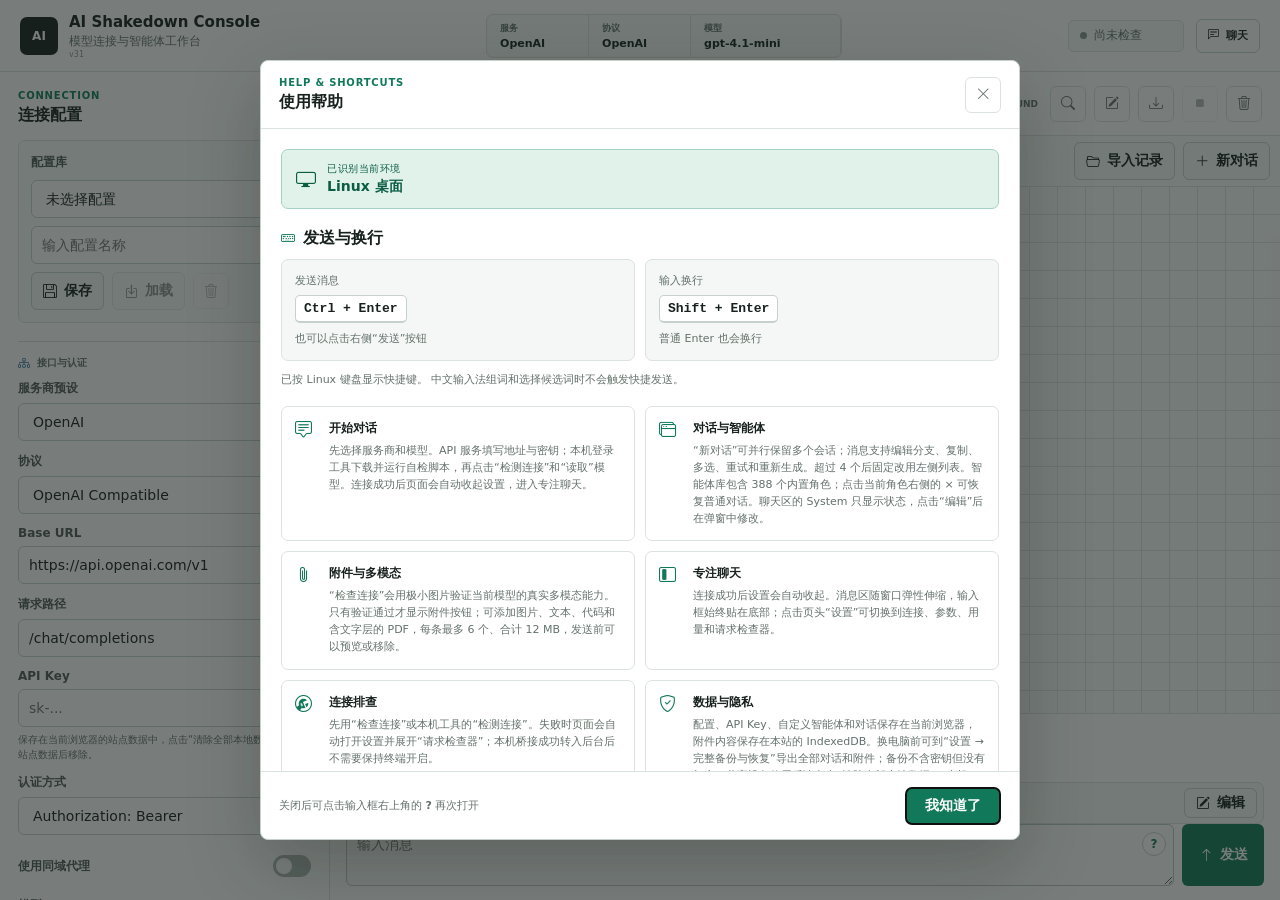
==== index.html @ 55c4baf9 "Release v31 Android and chat improvements" ====
<!DOCTYPE html>
<html lang="zh-CN">
<head>
    <meta charset="UTF-8">
    <meta name="viewport" content="width=device-width, initial-scale=1.0, viewport-fit=cover">
    <meta name="color-scheme" content="light">
    <meta name="theme-color" content="#18201d">
    <meta name="application-name" content="AI Shakedown Console">
    <meta name="apple-mobile-web-app-capable" content="yes">
    <meta name="apple-mobile-web-app-status-bar-style" content="black-translucent">
    <meta name="apple-mobile-web-app-title" content="AI Shakedown">
    <meta name="description" content="多协议 AI 模型连接、本机登录工具与智能体对话工作台">
    <title>AI Shakedown Console</title>
    <link rel="manifest" href="assets/manifest.webmanifest?v=31">
    <link rel="icon" type="image/svg+xml" href="assets/favicon.svg?v=31">
    <link rel="apple-touch-icon" href="assets/apple-touch-icon.png?v=31">
    <link rel="stylesheet" href="vendor/bootstrap-icons/bootstrap-icons.min.css?v=1.11.3">
    <link rel="stylesheet" href="style.css?v=31-r1">
</head>
<body>
    <header class="app-header">
        <div class="brand-block">
            <div class="brand-mark" aria-hidden="true">AI</div>
            <div>
                <h1>AI Shakedown Console</h1>
                <p>模型连接与智能体工作台</p>
                <small class="build-version" title="当前部署版本">v31</small>
            </div>
        </div>
        <div class="runtime-context" aria-label="当前运行上下文">
            <div class="context-item">
                <span>服务</span>
                <strong id="context-provider">OpenAI</strong>
            </div>
            <div class="context-item">
                <span>协议</span>
                <strong id="context-protocol">OpenAI</strong>
            </div>
            <div class="context-item context-model">
                <span>模型</span>
                <strong id="context-model">gpt-4.1-mini</strong>
            </div>
            <div class="context-item context-agent" id="context-agent-item" hidden>
                <span>角色</span>
                <strong id="context-agent">未启用</strong>
            </div>
        </div>
        <div class="header-actions">
            <div class="connection-state" id="connection-state" data-state="idle">
                <span class="status-dot"></span>
                <span id="connection-state-text">尚未检查</span>
                <span id="latency-text"></span>
            </div>
            <button class="workspace-toggle-button" id="settings-toggle" type="button" title="切换工作区" aria-label="切换到专注聊天" aria-expanded="true">
                <i class="bi bi-chat-left-text" id="settings-toggle-icon"></i>
                <span id="settings-toggle-label">聊天</span>
            </button>
        </div>
    </header>

    <main class="workspace">
        <aside class="workspace-sidebar" id="workspace-sidebar" aria-label="侧边工作区">
            <nav class="workspace-sidebar-switcher" aria-label="侧边区域切换">
                <button id="sidebar-conversations-button" type="button"><i class="bi bi-chat-square-text"></i><span>对话</span></button>
                <button id="sidebar-settings-button" type="button" class="active"><i class="bi bi-sliders"></i><span>设置</span></button>
            </nav>
            <section class="conversation-sidebar" id="conversation-sidebar" aria-label="对话列表">
                <div class="conversation-sidebar-heading">
                    <div>
                        <span class="eyebrow">CONVERSATIONS</span>
                        <h2>全部对话</h2>
                    </div>
                    <span class="conversation-sidebar-count" id="conversation-sidebar-count">0</span>
                </div>
                <p class="conversation-sidebar-note"><i class="bi bi-pin-angle-fill"></i>对话超过 4 个后固定使用左侧列表，以后打开仍保持此布局。</p>
                <div class="conversation-sidebar-list" id="conversation-sidebar-list" role="tablist" aria-label="左侧对话列表"></div>
                <div class="conversation-sidebar-actions">
                    <button class="secondary-button" id="sidebar-import-conversations" type="button"><i class="bi bi-folder2-open"></i><span>导入记录</span></button>
                    <button class="primary-button" id="sidebar-new-conversation" type="button"><i class="bi bi-plus-lg"></i><span>新对话</span></button>
                </div>
            </section>
            <section class="settings-panel" id="settings-panel" aria-label="连接和模型设置">
            <div class="panel-heading">
                <div>
                    <span class="eyebrow">CONNECTION</span>
                    <h2>连接配置</h2>
                </div>
                <button class="icon-button" id="settings-close" type="button" title="返回专注聊天" aria-label="关闭设置并返回专注聊天">
                    <i class="bi bi-x-lg"></i>
                </button>
            </div>

            <section class="saved-library" aria-label="已保存的连接配置">
                <div class="library-title-row">
                    <span>配置库</span>
                    <button class="text-button" id="profile-new" type="button">新建</button>
                </div>
                <select id="profile-select" aria-label="选择已保存配置">
                    <option value="">未选择配置</option>
                </select>
                <input id="profile-name" type="text" maxlength="40" autocomplete="off" placeholder="输入配置名称">
                <div class="library-actions">
                    <button class="secondary-button compact" id="profile-save" type="button">
                        <i class="bi bi-floppy"></i><span>保存</span>
                    </button>
                    <button class="secondary-button compact" id="profile-load" type="button">
                        <i class="bi bi-box-arrow-in-down"></i><span>加载</span>
                    </button>
                    <button class="icon-button" id="profile-delete" type="button" title="删除配置" aria-label="删除配置" disabled>
                        <i class="bi bi-trash3"></i>
                    </button>
                </div>
            </section>

            <div class="section-label"><i class="bi bi-diagram-3"></i><span>接口与认证</span></div>
            <div class="form-stack connection-fields">
                <label class="field">
                    <span>服务商预设</span>
                    <select id="provider-select"></select>
                </label>

                <section class="local-codex-setup" id="local-codex-setup" aria-label="本地 AI 工具连接" hidden>
                    <div class="local-codex-heading">
                        <div>
                            <strong id="local-tool-title">本机 AI 工具</strong>
                            <small>Beta · 复用本机登录</small>
                        </div>
                        <span class="local-codex-state" id="local-codex-status" data-state="idle">尚未连接</span>
                    </div>
                    <p id="local-tool-description">下载并运行适合当前系统的启动脚本。脚本只在 <code>127.0.0.1</code> 启动受随机令牌保护的桥接服务，不会把本地 AI 工具凭据交给网页。</p>
                    <section class="local-codex-compatibility" id="local-codex-compatibility" aria-label="Safari 本机连接兼容性" hidden>
                        <i class="bi bi-exclamation-triangle" aria-hidden="true"></i>
                        <div>
                            <strong>Safari 暂不支持本机连接</strong>
                            <small>Safari / Safari Web App 会阻止线上 HTTPS 页面访问 <code>127.0.0.1</code>。请复制网址，在 Edge 或 Chrome 的普通标签页中连接本机 CLI；Safari Web App 仍可使用云端 API。</small>
                        </div>
                        <button class="secondary-button compact" id="local-codex-copy-supported-url" type="button">
                            <i class="bi bi-copy"></i><span>复制网址</span>
                        </button>
                    </section>
                    <label class="toggle-row local-codex-history-option" id="local-codex-history-option" hidden>
                        <span>
                            <strong>同时保存到 Codex</strong>
                            <small>默认关闭：网页使用临时任务，只在本页保存对话；开启后，新消息也会出现在 Codex 最近任务中。</small>
                        </span>
                        <input id="local-codex-history-toggle" type="checkbox">
                        <span class="toggle-control" aria-hidden="true"></span>
                    </label>
                    <label class="field compact-field" for="local-codex-platform">
                        <span>检测到的系统</span>
                        <select id="local-codex-platform">
                            <option value="macos">macOS</option>
                            <option value="windows">Windows</option>
                            <option value="linux">Linux</option>
                        </select>
                    </label>
                    <div class="local-codex-actions">
                        <button class="primary-button" id="local-codex-download" type="button">
                            <i class="bi bi-download"></i><span>下载自检启动脚本</span>
                        </button>
                        <button class="secondary-button" id="local-codex-check" type="button">
                            <i class="bi bi-plug"></i><span>检测连接</span>
                        </button>
                        <button class="secondary-button" id="local-codex-stop" type="button" disabled>
                            <i class="bi bi-stop-circle"></i><span>停止后台连接</span>
                        </button>
                    </div>
                    <div class="local-codex-command">
                        <div>
                            <span>下载后运行</span>
                            <button class="text-button" id="local-codex-copy-command" type="button">复制命令</button>
                        </div>
                        <code id="local-codex-command"></code>
                    </div>
                    <small class="local-codex-note" id="local-tool-note">脚本会检查 Node.js、对应 CLI 和登录状态；新版启动器会停止同工具的旧桥接，端口冲突时自动换用空闲端口，并由当前应用自动连接。</small>
                    <details class="local-codex-guide" id="local-codex-guide">
                        <summary>macOS 安装、运行与更新教程</summary>
                        <ol>
                            <li><strong>准备环境：</strong>先安装并登录所选 CLI。Codex 可按 <a href="https://developers.openai.com/codex/cli/" target="_blank" rel="noopener noreferrer">OpenAI 官方 Codex CLI 教程</a>安装，运行 <code>codex</code> 完成登录。启动器会优先使用系统 Node.js 18+，也会自动查找 Codex 桌面版自带的 Node。</li>
                            <li><strong>下载脚本：</strong>点击“下载自检启动脚本”。下载文件名保持固定，不再显示网页版本号；重复下载若出现 <code>(1)</code>，可使用拖入终端的方法运行。</li>
                            <li><strong>在终端运行：</strong>复制上面的完整命令，打开“终端”，按 <code>⌘ + V</code> 粘贴，再按 <code>Enter</code>。请不要双击 <code>.command</code>；通过 <code>bash</code> 运行不需要修改文件执行权限。</li>
                            <li><strong>找不到下载文件：</strong>在终端输入 <code>bash</code> 和一个空格，把刚下载的文件从“访达 → 下载”拖进终端，再按 <code>Enter</code>。此方法也适用于文件名带 <code>(1)</code> 或空格的情况。</li>
                            <li><strong>允许访问下载目录：</strong>若 macOS 询问权限，只需允许“终端”访问“下载”文件夹；不需要开启完整磁盘访问。</li>
                            <li><strong>连接与端口：</strong>脚本自检通过后会把桥接转入后台，当前 PWA 自动发现实际端口并连接，不会再弹出重复网页窗口。只有应用已关闭时，脚本才会尝试唤起已安装的 PWA；找不到 PWA 时才回退到默认浏览器。</li>
                            <li><strong>停止或升级：</strong>网页点击“停止后台连接”即可停止；升级时直接运行新下载的脚本，旧桥接会自动退出并被新版替换。</li>
                        </ol>
                        <p>启动器只做检查和连接，不会静默安装软件。缺少环境时会显示具体缺少项和安装入口。</p>
                    </details>
                    <details class="local-codex-guide" id="local-codex-windows-guide" hidden>
                        <summary>Windows 安装、运行与排错教程</summary>
                        <ol>
                            <li><strong>准备环境：</strong>先安装并登录所选 CLI。启动器会检查 Node.js 18+、CLI 命令和登录状态，不会静默安装软件。</li>
                            <li><strong>下载启动器：</strong>点击“下载自检启动脚本”，浏览器会保存一个固定名称的 <code>.cmd</code> 文件。</li>
                            <li><strong>直接打开：</strong>从 Edge 或 Chrome 的下载列表打开刚下载的文件，也可以在资源管理器中双击。启动器使用自身实际位置，因此下载目录改到其他磁盘、OneDrive、中文或带空格目录也能运行；文件名带 <code>(1)</code> 也不受影响。</li>
                            <li><strong>PowerShell 范围：</strong><code>.cmd</code> 会用系统自带的 <code>powershell.exe -NoProfile -ExecutionPolicy Bypass</code> 运行内置自检逻辑。Bypass 只作用于这一次子进程，不会永久修改系统执行策略。</li>
                            <li><strong>等待连接：</strong>自检通过后，本页会自动发现实际端口并连接。窗口会显示后台 PID、端口和日志位置，随后自动关闭。</li>
                            <li><strong>失败处理：</strong>窗口会停留并显示错误。请保留完整错误文本；若电脑由单位管理并被 AppLocker、WDAC 或安全软件阻止，不要降低系统安全设置，应把文件和错误交给管理员审核。</li>
                            <li><strong>停止或升级：</strong>网页点击“停止后台连接”即可停止；升级时直接运行新下载的启动器，旧桥接会由新版安全替换。</li>
                        </ol>
                        <p>启动器内附的 PowerShell 载荷是明文，可右键选择“编辑”后审查；它只监听 <code>127.0.0.1</code>，配对令牌只保存在当前浏览器会话中。</p>
                    </details>
                </section>

                <label class="field">
                    <span>协议</span>
                    <select id="protocol-select">
                        <option value="openai">OpenAI Compatible</option>
                        <option value="anthropic">Anthropic Messages</option>
                        <option value="gemini">Google Gemini</option>
                        <option value="codex">Codex App Server</option>
                        <option value="local-cli">Local CLI Bridge</option>
                    </select>
                </label>

                <label class="field">
                    <span>Base URL</span>
                    <input id="base-url" type="url" spellcheck="false" autocomplete="off">
                </label>

                <label class="field">
                    <span>请求路径</span>
                    <input id="chat-path" type="text" spellcheck="false" autocomplete="off">
                </label>

                <label class="field">
                    <span>API Key</span>
                    <div class="input-with-action">
                        <input id="api-key" type="password" placeholder="sk-..." spellcheck="false" autocomplete="off">
                        <button class="field-icon-button" id="key-visibility" type="button" title="显示或隐藏 API Key" aria-label="显示 API Key">
                            <i class="bi bi-eye"></i>
                        </button>
                    </div>
                    <small class="field-hint">保存在当前浏览器的站点数据中，点击“清除全部本地数据”或清除站点数据后移除。</small>
                </label>

                <label class="field">
                    <span>认证方式</span>
                    <select id="auth-mode">
                        <option value="bearer">Authorization: Bearer</option>
                        <option value="x-api-key">x-api-key</option>
                        <option value="api-key">api-key</option>
                        <option value="query">Query: key</option>
                        <option value="none">无认证</option>
                    </select>
                </label>

                <label class="toggle-row" title="通过当前网站的 Worker 或本地代理转发请求，解决浏览器跨域限制">
                    <span>使用同域代理</span>
                    <input id="proxy-toggle" type="checkbox">
                    <span class="toggle-control" aria-hidden="true"></span>
                </label>

                <div class="field">
                    <label for="model-select">模型</label>
                    <div class="input-with-button">
                        <select id="model-select" aria-label="模型列表"></select>
                        <button class="secondary-button compact" id="load-models" type="button" title="从服务端读取模型">
                            <i class="bi bi-arrow-repeat"></i>
                            <span>读取</span>
                        </button>
                    </div>
                    <input id="model-input" type="text" spellcheck="false" autocomplete="off" placeholder="输入自定义模型名称" hidden>
                    <label class="field reasoning-field" for="reasoning-effort">
                        <span>思考强度</span>
                        <select id="reasoning-effort" title="仅 OpenAI Compatible 协议会发送 reasoning_effort">
                            <option value="">自动</option>
                            <option value="none">无</option>
                            <option value="minimal">最低</option>
                            <option value="low">低</option>
                            <option value="medium">中</option>
                            <option value="high">高</option>
                            <option value="xhigh">很高</option>
                            <option value="max">最高</option>
                            <option value="ultra">极限</option>
                        </select>
                    </label>
                </div>

                <details class="advanced-settings">
                    <summary>高级连接设置</summary>
                    <div class="details-content">
                        <label class="field">
                            <span>模型列表路径</span>
                            <input id="models-path" type="text" spellcheck="false">
                        </label>
                        <label class="field">
                            <span>自定义请求头（JSON）</span>
                            <textarea id="custom-headers" rows="3" spellcheck="false" placeholder='{"X-Project": "demo"}'></textarea>
                        </label>
                        <label class="field">
                            <span>附加请求参数（JSON）</span>
                            <textarea id="extra-body" rows="3" spellcheck="false" placeholder='{"response_format": {"type": "json_object"}}'></textarea>
                        </label>
                        <button class="secondary-button full-width" id="clear-saved-settings" type="button">
                            <i class="bi bi-trash3"></i>
                            <span>清除全部本地数据</span>
                        </button>
                    </div>
                </details>

                <details class="advanced-settings utility-settings backup-disclosure" aria-label="全部对话备份与恢复">
                    <summary>完整备份与恢复</summary>
                    <div class="details-content utility-settings-content">
                        <p class="field-hint">一次导出全部对话、System、智能体状态和附件。备份不包含 API Key、连接配置或本机登录；导入只会追加，不覆盖现有对话。</p>
                        <div class="chat-backup-actions">
                            <button class="secondary-button compact" id="chat-backup-export" type="button">
                                <i class="bi bi-download"></i><span>导出全部</span>
                            </button>
                            <button class="secondary-button compact" id="chat-backup-import" type="button">
                                <i class="bi bi-upload"></i><span>导入备份</span>
                            </button>
                            <input id="chat-backup-file" type="file" accept="application/json,.json" hidden>
                        </div>
                    </div>
                </details>

                <details class="advanced-settings utility-settings android-apk-disclosure" aria-label="下载 Android APK">
                    <summary>Android APK</summary>
                    <div class="details-content utility-settings-content">
                        <p class="field-hint">Android 7+ · v31 Debug 测试包。APK 数据与浏览器/PWA 独立，覆盖安装失败时请先导出备份。</p>
                        <a class="secondary-button compact android-apk-download"
                            href="assets/AI-Shakedown-Console-v31-debug.apk?v=31-r1"
                            download="AI-Shakedown-Console-v31-debug.apk"
                            type="application/vnd.android.package-archive">
                            <i class="bi bi-download"></i><span>下载 APK</span>
                        </a>
                    </div>
                </details>

                <section class="pwa-install-card" id="pwa-install-card" aria-label="安装网页应用" hidden>
                    <span class="pwa-install-icon" aria-hidden="true"><i class="bi bi-device-ssd"></i></span>
                    <div>
                        <strong>安装为桌面应用</strong>
                        <small>独立窗口运行，并可离线打开页面和本地保存的对话。</small>
                    </div>
                    <button class="secondary-button compact" id="pwa-install-button" type="button">
                        <i class="bi bi-download"></i><span>安装</span>
                    </button>
                </section>

                <section class="pwa-ime-card" id="pwa-ime-card" aria-label="macOS 中文输入法稳定方案" hidden>
                    <span class="pwa-install-icon" aria-hidden="true"><i class="bi bi-keyboard"></i></span>
                    <div>
                        <strong>macOS 中文输入法稳定方案</strong>
                        <small>Safari Web App 可避开 Edge App Shim 的第三方输入法故障，适合云端 API；本机 Codex 等 CLI 连接请使用 Edge/Chrome 普通标签页。</small>
                        <details>
                            <summary>查看一次性迁移步骤</summary>
                            <ol>
                                <li>点击右侧“复制地址”。</li>
                                <li>打开 Safari，粘贴地址并访问。</li>
                                <li>选择“文件 → 添加到程序坞”。以后从新图标启动。</li>
                            </ol>
                            <p>这是独立的 Safari Web App，不依赖 Edge App Shim；但 Safari 会阻止线上页面连接 <code>127.0.0.1</code>，本机 CLI 不能在此模式使用。</p>
                        </details>
                    </div>
                    <button class="secondary-button compact" id="pwa-ime-copy-url" type="button">
                        <i class="bi bi-copy"></i><span>复制地址</span>
                    </button>
                </section>

                <div class="endpoint-preview" title="最终请求地址">
                    <i class="bi bi-link-45deg"></i>
                    <code id="endpoint-preview"></code>
                </div>

                <button class="primary-button full-width" id="test-connection" type="button">
                    <i class="bi bi-plug"></i>
                    <span>检查连接</span>
                </button>
            </div>

            <div class="panel-divider"></div>

            <div class="panel-heading compact-heading">
                <div>
                    <span class="eyebrow">GENERATION</span>
                    <h2>生成参数</h2>
                </div>
            </div>

            <div class="form-stack parameter-grid">
                <div class="field parameter-field">
                    <div class="parameter-field-heading">
                        <label for="temperature">Temperature</label>
                        <label class="parameter-toggle" title="关闭后请求体不发送 temperature">
                            <span class="parameter-toggle-label">关闭</span>
                            <input id="temperature-enabled" type="checkbox" aria-label="发送 Temperature 参数">
                            <span class="toggle-control" aria-hidden="true"></span>
                        </label>
                    </div>
                    <input id="temperature" type="number" min="0" max="2" step="0.05" value="0.7">
                </div>
                <div class="field parameter-field">
                    <div class="parameter-field-heading">
                        <label for="top-p">Top P</label>
                        <label class="parameter-toggle" title="关闭后请求体不发送 top_p / topP">
                            <span class="parameter-toggle-label">关闭</span>
                            <input id="top-p-enabled" type="checkbox" aria-label="发送 Top P 参数">
                            <span class="toggle-control" aria-hidden="true"></span>
                        </label>
                    </div>
                    <input id="top-p" type="number" min="0" max="1" step="0.05" value="1">
                </div>
                <div class="field parameter-field">
                    <div class="parameter-field-heading">
                        <label for="top-k">Top K</label>
                        <label class="parameter-toggle" title="关闭后请求体不发送 top_k / topK">
                            <span class="parameter-toggle-label">发送</span>
                            <input id="top-k-enabled" type="checkbox" aria-label="发送 Top K 参数" checked>
                            <span class="toggle-control" aria-hidden="true"></span>
                        </label>
                    </div>
                    <input id="top-k" type="number" min="1" step="1" placeholder="留空不发送">
                </div>
                <div class="field parameter-field">
                    <div class="parameter-field-heading">
                        <label for="max-tokens">Max Tokens</label>
                        <label class="parameter-toggle" title="关闭后请求体不发送最大输出 Token 参数">
                            <span class="parameter-toggle-label">发送</span>
                            <input id="max-tokens-enabled" type="checkbox" aria-label="发送 Max Tokens 参数" checked>
                            <span class="toggle-control" aria-hidden="true"></span>
                        </label>
                    </div>
                    <input id="max-tokens" type="number" min="1" step="1" value="1024">
                </div>
                <label class="toggle-row span-two">
                    <span>流式响应</span>
                    <input id="stream-toggle" type="checkbox" checked>
                    <span class="toggle-control" aria-hidden="true"></span>
                </label>
            </div>

            <div class="panel-divider"></div>

            <div class="stats-header">
                <span class="eyebrow">SESSION USAGE</span>
                <button class="icon-button small" id="reset-stats" type="button" title="清空用量" aria-label="清空用量">
                    <i class="bi bi-arrow-counterclockwise"></i>
                </button>
            </div>
            <div class="stats-grid">
                <div><span>输入</span><strong id="total-input-tokens">0</strong></div>
                <div><span>输出</span><strong id="total-output-tokens">0</strong></div>
                <div><span>请求</span><strong id="total-requests">0</strong></div>
                <div><span>费用</span><strong id="total-cost">¥ 0.0000</strong></div>
            </div>
            <div class="cost-fields">
                <label class="field"><span>输入价 / 百万 Token</span><input id="input-price" type="number" min="0" step="0.01" value="0"></label>
                <label class="field"><span>输出价 / 百万 Token</span><input id="output-price" type="number" min="0" step="0.01" value="0"></label>
                <label class="field span-two"><span>费用上限</span><input id="cost-limit" type="number" min="0" step="0.01" placeholder="0 表示不限"></label>
            </div>

            <details class="settings-inspector" id="settings-inspector">
                <summary>
                    <span><i class="bi bi-braces"></i>请求检查器</span>
                    <small>请求、响应与事件</small>
                </summary>
                <div class="settings-inspector-body">
                    <div class="inspector-heading">
                        <div>
                            <span class="eyebrow">INSPECTOR</span>
                            <h2>请求详情</h2>
                        </div>
                        <button class="icon-button small" id="copy-inspector" type="button" title="复制当前内容" aria-label="复制当前检查器内容">
                            <i class="bi bi-copy"></i>
                        </button>
                    </div>
                    <div class="segmented-control" role="tablist" aria-label="检查器内容">
                        <button type="button" class="active" data-inspector-tab="request" role="tab" aria-selected="true">请求</button>
                        <button type="button" data-inspector-tab="response" role="tab" aria-selected="false">响应</button>
                        <button type="button" data-inspector-tab="events" role="tab" aria-selected="false">事件</button>
                    </div>
                    <pre class="inspector-content" id="inspector-content">尚无请求</pre>
                    <div class="inspector-meta">
                        <div><span>HTTP</span><strong id="http-status">-</strong></div>
                        <div><span>耗时</span><strong id="request-duration">-</strong></div>
                        <div><span>协议</span><strong id="request-protocol">-</strong></div>
                    </div>
                </div>
            </details>
            </section>
        </aside>

        <section class="chat-panel" aria-label="模型对话">
            <div class="chat-toolbar">
                <div>
                    <span class="eyebrow">ACTIVE MODEL</span>
                    <h2 id="active-model-title">新会话</h2>
                </div>
                <div class="chat-toolbar-status" aria-hidden="true">
                    <span><i class="bi bi-lightning-charge"></i> API PLAYGROUND</span>
                </div>
                <div class="toolbar-actions">
                    <button class="icon-button" id="conversation-search-toggle" type="button" title="搜索当前对话" aria-label="搜索当前对话">
                        <i class="bi bi-search"></i>
                    </button>
                    <button class="icon-button" id="conversation-rename" type="button" title="重命名当前对话" aria-label="重命名当前对话">
                        <i class="bi bi-pencil-square"></i>
                    </button>
                    <button class="icon-button" id="conversation-export" type="button" title="导出当前对话" aria-label="导出当前对话">
                        <i class="bi bi-download"></i>
                    </button>
                    <button class="icon-button" id="stop-request" type="button" title="停止生成" aria-label="停止生成" disabled>
                        <i class="bi bi-stop-fill"></i>
                    </button>
                    <button class="icon-button" id="clear-chat" type="button" title="清空对话" aria-label="清空对话">
                        <i class="bi bi-trash3"></i>
                    </button>
                </div>
            </div>

            <div class="conversation-bar">
                <button class="secondary-button compact conversation-sidebar-toggle" id="conversation-sidebar-toggle" type="button" title="打开左侧对话列表">
                    <i class="bi bi-list-ul"></i><span>对话</span>
                </button>
                <div class="conversation-tabs" id="conversation-tabs" role="tablist" aria-label="对话窗口"></div>
                <button class="secondary-button compact conversation-import" id="local-session-import" type="button" title="导入本地 AI 工具的对话记录">
                    <i class="bi bi-folder2-open"></i><span>导入记录</span>
                </button>
                <button class="secondary-button compact conversation-new" id="new-conversation" type="button" title="新建对话">
                    <i class="bi bi-plus-lg"></i><span>新对话</span>
                </button>
            </div>

            <div class="conversation-search" id="conversation-search" hidden>
                <i class="bi bi-search" aria-hidden="true"></i>
                <input id="conversation-search-input" type="search" autocomplete="off" placeholder="搜索当前对话" aria-label="搜索当前对话">
                <span id="conversation-search-count">0 个结果</span>
                <button class="icon-button small" id="conversation-search-previous" type="button" title="上一个结果" aria-label="上一个搜索结果"><i class="bi bi-chevron-up"></i></button>
                <button class="icon-button small" id="conversation-search-next" type="button" title="下一个结果" aria-label="下一个搜索结果"><i class="bi bi-chevron-down"></i></button>
                <button class="icon-button small" id="conversation-search-close" type="button" title="关闭搜索" aria-label="关闭搜索"><i class="bi bi-x-lg"></i></button>
            </div>

            <div class="message-selection-bar" id="message-selection-bar" hidden>
                <strong><span id="message-selection-count">0</span> 条已选</strong>
                <button class="secondary-button compact" id="message-select-all" type="button"><i class="bi bi-check2-square"></i><span>全选</span></button>
                <button class="secondary-button compact" id="message-copy-selected" type="button"><i class="bi bi-copy"></i><span>复制</span></button>
                <button class="secondary-button compact" id="message-export-selected" type="button"><i class="bi bi-download"></i><span>导出</span></button>
                <button class="secondary-button compact" id="message-delete-selected" type="button"><i class="bi bi-trash3"></i><span>删除</span></button>
                <button class="text-button" id="message-selection-cancel" type="button">取消</button>
            </div>

            <div class="chat-window" id="chat-window" aria-live="polite">
                <div class="empty-state" id="empty-state">
                    <div class="empty-icon"><i class="bi bi-terminal"></i></div>
                    <strong>控制台已就绪</strong>
                    <span id="empty-endpoint">选择服务商与模型后开始对话</span>
                </div>
            </div>

            <form class="composer" id="message-form">
                <div class="composer-tools">
                    <button class="agent-library-button" id="agent-library-open" type="button">
                        <span class="agent-library-icon"><i class="bi bi-people"></i></span>
                        <span class="agent-library-copy"><strong>智能体库</strong><small>内置角色与自定义智能体</small></span>
                        <span class="agent-count" id="agent-count">388</span>
                        <i class="bi bi-chevron-right"></i>
                    </button>
                </div>
                <div class="system-prompt-control">
                    <div class="system-prompt-status">
                        <span class="system-field"><i class="bi bi-braces-asterisk" aria-hidden="true"></i>System</span>
                        <span class="system-prompt-summary" id="system-prompt-summary">未设置，模型将使用默认行为</span>
                    </div>
                    <div class="active-agent-control" id="active-agent-control" hidden>
                        <button class="active-agent" id="active-agent" type="button"></button>
                        <button class="active-agent-clear" id="active-agent-clear" type="button" title="取消当前智能体" aria-label="取消当前智能体">
                            <i class="bi bi-x" aria-hidden="true"></i>
                        </button>
                    </div>
                    <button class="secondary-button compact system-prompt-edit" id="system-prompt-edit" type="button">
                        <i class="bi bi-pencil-square" aria-hidden="true"></i><span>编辑</span>
                    </button>
                </div>
                <div class="attachment-preview-list" id="attachment-preview-list" aria-live="polite" hidden></div>
                <div class="message-compose-row">
                    <button class="attachment-button" id="attachment-button" type="button" title="添加附件" aria-label="添加附件" hidden>
                        <i class="bi bi-paperclip"></i>
                    </button>
                    <input id="attachment-input" type="file" accept="image/png,image/jpeg,image/webp,image/gif,.txt,.md,.json,.jsonl,.csv,.tsv,.yaml,.yml,.xml,.html,.css,.js,.jsx,.ts,.tsx,.py,.go,.rs,.java,.c,.cpp,.h,.sql,.sh,.ps1,.toml,.ini,.log,.pdf" multiple hidden>
                    <div class="message-input-wrap">
                        <textarea id="message-input" rows="2" placeholder="输入消息" autocomplete="off" inputmode="text" lang="zh-CN" spellcheck="true" aria-keyshortcuts="Meta+Enter Control+Enter"></textarea>
                        <button class="composer-help-button" id="help-open" type="button" title="使用帮助" aria-label="打开使用帮助">?</button>
                    </div>
                    <button class="send-button" id="send-button" type="submit" title="发送消息">
                        <i class="bi bi-arrow-up"></i>
                        <span>发送</span>
                    </button>
                </div>
            </form>
        </section>

    </main>

    <div class="modal-backdrop" id="system-prompt-modal" hidden>
        <section class="system-prompt-modal" role="dialog" aria-modal="true" aria-labelledby="system-prompt-title" aria-describedby="system-prompt-description">
            <header class="help-header">
                <div>
                    <span class="eyebrow">SYSTEM PROMPT</span>
                    <h2 id="system-prompt-title">编辑 System 提示词</h2>
                </div>
                <button class="icon-button" id="system-prompt-close" type="button" title="关闭编辑" aria-label="关闭 System 提示词编辑">
                    <i class="bi bi-x-lg"></i>
                </button>
            </header>
            <div class="system-prompt-modal-body">
                <p id="system-prompt-description">设置模型的身份、目标与边界。保存后会应用到当前对话；手动修改会取消当前已选智能体。</p>
                <label class="system-prompt-modal-label" for="system-prompt">提示词内容</label>
                <textarea id="system-prompt" rows="14" placeholder="例如：You are a helpful assistant."></textarea>
            </div>
            <footer class="help-footer system-prompt-modal-footer">
                <span>内容仅保存在当前浏览器和当前对话中</span>
                <div>
                    <button class="secondary-button" id="system-prompt-cancel" type="button">取消</button>
                    <button class="primary-button" id="system-prompt-save" type="button">保存</button>
                </div>
            </footer>
        </section>
    </div>

    <div class="modal-backdrop" id="agent-library-modal" hidden>
        <section class="agent-library-modal" role="dialog" aria-modal="true" aria-labelledby="agent-library-title">
            <header class="agent-library-header">
                <div>
                    <span class="eyebrow">AGENT LIBRARY</span>
                    <h2 id="agent-library-title">智能体角色库</h2>
                </div>
                <button class="icon-button" id="agent-library-close" type="button" title="关闭角色库" aria-label="关闭角色库">
                    <i class="bi bi-x-lg"></i>
                </button>
            </header>
            <div class="agent-library-tabs" role="tablist" aria-label="智能体来源">
                <button class="active" id="agent-built-in-tab" type="button" role="tab" aria-selected="true"><i class="bi bi-collection"></i>内置智能体</button>
                <button id="agent-custom-tab" type="button" role="tab" aria-selected="false"><i class="bi bi-person-gear"></i>自定义智能体 <span id="custom-agent-count">0</span></button>
            </div>
            <div class="agent-library-filters">
                <div class="agent-search">
                    <i class="bi bi-search" aria-hidden="true"></i>
                    <input id="agent-search" type="search" autocomplete="off" placeholder="搜索角色、能力或文件名" aria-label="搜索智能体角色">
                </div>
                <select id="agent-department" aria-label="按部门筛选">
                    <option value="">全部部门</option>
                </select>
                <button class="secondary-button" id="custom-agent-new" type="button" hidden><i class="bi bi-plus-lg"></i><span>新建自定义</span></button>
                <span class="agent-results-count" id="agent-results-count"></span>
            </div>
            <div class="agent-library-body">
                <div class="agent-list" id="agent-list" role="listbox" aria-label="智能体角色"></div>
                <article class="agent-detail" id="agent-detail">
                    <div class="agent-detail-empty" id="agent-detail-empty">
                        <i class="bi bi-person-badge"></i>
                        <span>选择一个角色</span>
                    </div>
                    <div id="agent-detail-content" hidden>
                        <div class="agent-detail-heading">
                            <div>
                                <span class="agent-department-label" id="agent-detail-department"></span>
                                <h3 id="agent-detail-name"></h3>
                                <p id="agent-detail-description"></p>
                            </div>
                            <a class="icon-button" id="agent-source-link" href="#" target="_blank" rel="noopener noreferrer" title="查看上游角色文件" aria-label="查看上游角色文件">
                                <i class="bi bi-github"></i>
                            </a>
                        </div>
                        <div class="agent-prompt-preview markdown-content" id="agent-prompt-preview" tabindex="0"></div>
                    </div>
                    <div class="custom-agent-editor" id="custom-agent-editor" hidden>
                        <label class="field"><span>智能体名称</span><input id="custom-agent-name" type="text" maxlength="40" placeholder="例如：我的写作助手"></label>
                        <div class="custom-agent-compose">
                            <label class="field"><span>System 定义（Markdown）</span><textarea id="custom-agent-prompt" rows="14" placeholder="# 身份&#10;&#10;填写这个智能体的身份、目标、工作方式和边界"></textarea></label>
                            <section class="custom-agent-preview-shell" aria-label="Markdown 实时预览">
                                <div class="custom-agent-preview-heading"><span>Markdown 实时预览</span><small>已安全清洗</small></div>
                                <div class="custom-agent-preview markdown-content" id="custom-agent-preview"><p>输入内容后会在这里自动预览。</p></div>
                            </section>
                        </div>
                        <p>原“自定义提示词库”的内容已自动迁移到这里。Markdown 会自动识别、预览，并以原文作为 System 定义保存；自定义智能体只保存在当前浏览器。</p>
                    </div>
                </article>
            </div>
            <footer class="agent-library-footer">
                <span id="agent-library-source">388 个内置 · 上游 268 + 事务型预设 120</span>
                <div class="agent-library-footer-actions">
                    <button class="secondary-button" id="agent-remove" type="button" hidden><i class="bi bi-person-x"></i><span>取消当前智能体</span></button>
                    <button class="secondary-button" id="custom-agent-delete" type="button" hidden disabled><i class="bi bi-trash3"></i><span>删除</span></button>
                    <button class="secondary-button" id="custom-agent-save" type="button" hidden><i class="bi bi-floppy"></i><span>保存自定义</span></button>
                    <button class="primary-button" id="agent-apply" type="button" disabled><i class="bi bi-check2"></i><span>应用到当前对话</span></button>
                </div>
            </footer>
        </section>
    </div>

    <div class="modal-backdrop" id="local-session-modal" hidden>
        <section class="local-session-modal" role="dialog" aria-modal="true" aria-labelledby="local-session-title">
            <header class="local-session-header">
                <div>
                    <span class="eyebrow">LOCAL SESSIONS</span>
                    <h2 id="local-session-title">导入本地对话记录</h2>
                </div>
                <button class="icon-button" id="local-session-close" type="button" title="关闭导入" aria-label="关闭导入">
                    <i class="bi bi-x-lg"></i>
                </button>
            </header>
            <div class="local-session-body">
                <p>选择 Codex、Gemini CLI、Claude Code 或其他工具产生的 JSON / JSONL 会话文件。只导入用户消息和助手正文，会忽略推理、工具调用、系统指令和凭据。</p>
                <div class="local-session-paths" aria-label="常见的本地会话路径">
                    <div><strong>Codex</strong><code>~/.codex/sessions/</code></div>
                    <div><strong>Gemini CLI</strong><code>~/.gemini/tmp/*/chats/</code></div>
                    <div><strong>Claude Code</strong><code>~/.claude/projects/</code></div>
                </div>
                <div class="local-session-actions">
                    <button class="primary-button" id="local-session-files-button" type="button">
                        <i class="bi bi-files"></i><span>选择文件</span>
                    </button>
                    <button class="secondary-button" id="local-session-directory-button" type="button">
                        <i class="bi bi-folder2-open"></i><span>选择整个目录</span>
                    </button>
                </div>
                <small>文件只在当前浏览器中解析，不会上传到 Worker 或 AI 服务。为避免误读密钥，认证和配置文件会自动跳过。</small>
                <input id="local-session-files" type="file" accept=".json,.jsonl,application/json,application/x-ndjson" multiple hidden>
                <input id="local-session-directory" type="file" accept=".json,.jsonl,application/json,application/x-ndjson" multiple webkitdirectory directory hidden>
            </div>
        </section>
    </div>

    <div class="modal-backdrop" id="macos-launch-help-modal" hidden>
        <section class="macos-launch-help-modal" role="dialog" aria-modal="true" aria-labelledby="macos-launch-help-title" aria-describedby="macos-launch-help-intro">
            <header class="help-header">
                <div>
                    <span class="eyebrow">MACOS · DOWNLOAD COMPLETE</span>
                    <h2 id="macos-launch-help-title">脚本已下载，接下来这样运行</h2>
                </div>
                <button class="icon-button" id="macos-launch-help-close" type="button" title="关闭教程" aria-label="关闭 macOS 运行教程">
                    <i class="bi bi-x-lg"></i>
                </button>
            </header>
            <div class="macos-launch-help-body">
                <div class="macos-download-success" id="macos-launch-help-intro">
                    <i class="bi bi-check-circle-fill" aria-hidden="true"></i>
                    <div>
                        <strong>下载已经开始</strong>
                        <code id="macos-launch-help-file"></code>
                    </div>
                </div>

                <section class="macos-launch-step">
                    <span class="macos-launch-step-number">1</span>
                    <div>
                        <h3>打开“终端”</h3>
                        <p>按 <kbd>⌘ + 空格</kbd>，搜索“终端”并打开。</p>
                    </div>
                </section>
                <section class="macos-launch-step macos-launch-step-primary">
                    <span class="macos-launch-step-number">2</span>
                    <div>
                        <h3>复制并运行下面的命令</h3>
                        <p><strong>不要直接双击 .command 文件。</strong>使用 <code>bash</code> 运行不需要可执行权限，可以避开“没有正确的访问权限”提示。</p>
                        <div class="macos-launch-command">
                            <code id="macos-launch-help-command"></code>
                            <button class="secondary-button" id="macos-launch-help-copy" type="button">
                                <i class="bi bi-copy"></i><span>复制运行命令</span>
                            </button>
                        </div>
                        <ol class="macos-launch-actions-list">
                            <li>点击上面的“复制运行命令”。</li>
                            <li>切换到刚打开的“终端”，按 <kbd>⌘ + V</kbd> 粘贴。</li>
                            <li>确认终端里显示的是上面这条完整命令，然后按 <kbd>Enter</kbd> 执行。</li>
                            <li>等待终端显示“本地桥接已启动”；当前应用会自动连接，不会再弹出重复网页。</li>
                        </ol>
                    </div>
                </section>
                <section class="macos-launch-step">
                    <span class="macos-launch-step-number">3</span>
                    <div>
                        <h3>终端可以关闭</h3>
                        <p>脚本完成环境自检后会把桥接转入后台。当前应用会自动连接；只有应用已关闭时才会重新唤起它。看到连接成功后可以关闭终端，需要停止时回到应用设置点击“停止后台连接”。</p>
                    </div>
                </section>

                <details class="macos-launch-troubleshooting">
                    <summary>仍然打不开？查看权限与文件名处理</summary>
                    <div>
                        <p><strong>提示“没有那个文件或目录”，或文件名带有“(1)”、空格：</strong>在终端先输入 <code>bash</code> 和一个空格，再把刚下载的文件从“访达 → 下载”直接拖进终端，最后按 <kbd>Enter</kbd>。</p>
                        <p><strong>确实想双击运行：</strong>在终端输入 <code>chmod +x</code> 和一个空格，把文件拖进终端并按回车；然后在“访达”中右键文件，选择“打开”。</p>
                        <p><strong>提示无法验证开发者：</strong>打开“系统设置 → 隐私与安全性”，找到被拦截的脚本并点击“仍要打开”。</p>
                        <p><strong>终端无法读取下载目录：</strong>到“系统设置 → 隐私与安全性 → 文件与文件夹 → 终端”，允许访问“下载”文件夹，不需要开启完整磁盘访问。</p>
                    </div>
                </details>
            </div>
            <footer class="help-footer">
                <span>此教程会在 macOS 每次下载脚本后自动显示；桥接启动后终端可以关闭</span>
                <button class="primary-button" id="macos-launch-help-confirm" type="button">我知道了</button>
            </footer>
        </section>
    </div>

    <div class="modal-backdrop" id="help-modal" hidden>
        <section class="help-modal" role="dialog" aria-modal="true" aria-labelledby="help-title" aria-describedby="help-intro">
            <header class="help-header">
                <div>
                    <span class="eyebrow">HELP &amp; SHORTCUTS</span>
                    <h2 id="help-title">使用帮助</h2>
                </div>
                <button class="icon-button" id="help-close" type="button" title="关闭帮助" aria-label="关闭帮助">
                    <i class="bi bi-x-lg"></i>
                </button>
            </header>
            <div class="help-body">
                <div class="help-environment" id="help-intro">
                    <i class="bi bi-display" aria-hidden="true"></i>
                    <div>
                        <span>已识别当前环境</span>
                        <strong id="help-environment-label">桌面浏览器</strong>
                    </div>
                </div>

                <section class="help-section" aria-labelledby="help-shortcuts-title">
                    <div class="help-section-heading">
                        <i class="bi bi-keyboard" aria-hidden="true"></i>
                        <h3 id="help-shortcuts-title">发送与换行</h3>
                    </div>
                    <div class="help-shortcut-grid">
                        <div class="help-shortcut-card">
                            <span>发送消息</span>
                            <kbd id="help-send-shortcut">⌘ + Enter</kbd>
                            <small>也可以点击右侧“发送”按钮</small>
                        </div>
                        <div class="help-shortcut-card">
                            <span>输入换行</span>
                            <kbd id="help-newline-shortcut">Shift + Enter</kbd>
                            <small id="help-newline-note">普通 Enter 也会换行</small>
                        </div>
                    </div>
                    <p class="help-platform-note" id="help-platform-note"></p>
                </section>

                <div class="help-topic-grid">
                    <section class="help-topic">
                        <i class="bi bi-chat-square-text" aria-hidden="true"></i>
                        <div>
                            <h3>开始对话</h3>
                            <p>先选择服务商和模型。API 服务填写地址与密钥；本机登录工具下载并运行自检脚本，再点击“检测连接”和“读取”模型。连接成功后页面会自动收起设置，进入专注聊天。</p>
                        </div>
                    </section>
                    <section class="help-topic">
                        <i class="bi bi-window-stack" aria-hidden="true"></i>
                        <div>
                            <h3>对话与智能体</h3>
                            <p>“新对话”可并行保留多个会话；消息支持编辑分支、复制、多选、重试和重新生成。超过 4 个后固定改用左侧列表。智能体库包含 388 个内置角色；点击当前角色右侧的 × 可恢复普通对话。聊天区的 System 只显示状态，点击“编辑”后在弹窗中修改。</p>
                        </div>
                    </section>
                    <section class="help-topic">
                        <i class="bi bi-paperclip" aria-hidden="true"></i>
                        <div>
                            <h3>附件与多模态</h3>
                            <p>“检查连接”会用极小图片验证当前模型的真实多模态能力。只有验证通过才显示附件按钮；可添加图片、文本、代码和含文字层的 PDF，每条最多 6 个、合计 12 MB，发送前可以预览或移除。</p>
                        </div>
                    </section>
                    <section class="help-topic">
                        <i class="bi bi-layout-sidebar-inset" aria-hidden="true"></i>
                        <div>
                            <h3>专注聊天</h3>
                            <p>连接成功后设置会自动收起。消息区随窗口弹性伸缩，输入框始终贴在底部；点击页头“设置”可切换到连接、参数、用量和请求检查器。</p>
                        </div>
                    </section>
                    <section class="help-topic">
                        <i class="bi bi-wrench-adjustable-circle" aria-hidden="true"></i>
                        <div>
                            <h3>连接排查</h3>
                            <p>先用“检查连接”或本机工具的“检测连接”。失败时页面会自动打开设置并展开“请求检查器”；本机桥接成功转入后台后不需要保持终端开启。</p>
                        </div>
                    </section>
                    <section class="help-topic">
                        <i class="bi bi-shield-check" aria-hidden="true"></i>
                        <div>
                            <h3>数据与隐私</h3>
                            <p>配置、API Key、自定义智能体和对话保存在当前浏览器，附件内容保存在本站的 IndexedDB。换电脑前可到“设置 → 完整备份与恢复”导出全部对话和附件；备份不含密钥但没有加密。共享设备使用后请点击“清除全部本地数据”；本机 CLI 凭据不会交给网页。</p>
                        </div>
                    </section>
                    <section class="help-topic">
                        <i class="bi bi-window-plus" aria-hidden="true"></i>
                        <div>
                            <h3>安装与离线</h3>
                            <p>支持的浏览器会在设置中显示“安装”按钮。macOS 使用第三方中文输入法和云端 API 时，可从 Safari 选择“文件 → 添加到程序坞”；本机 Codex 等 CLI 连接请使用 Edge/Chrome 普通标签页。</p>
                        </div>
                    </section>
                </div>
            </div>
            <footer class="help-footer">
                <span>关闭后可点击输入框右上角的 <strong>?</strong> 再次打开</span>
                <button class="primary-button" id="help-confirm" type="button">我知道了</button>
            </footer>
        </section>
    </div>

    <div class="drawer-overlay" id="drawer-overlay"></div>
    <div class="toast-region" id="toast-region" aria-live="assertive"></div>
    <script src="vendor/marked.min.js?v=15.0.12"></script>
    <script src="vendor/purify.min.js?v=3.2.6"></script>
    <script type="module" src="script.js?v=31-r2"></script>
</body>
</html>
---- style.css ----
:root {
    --safe-area-top: env(safe-area-inset-top, 0px);
    --safe-area-right: env(safe-area-inset-right, 0px);
    --safe-area-bottom: env(safe-area-inset-bottom, 0px);
    --safe-area-left: env(safe-area-inset-left, 0px);
    --app-header-height: 72px;
    --ink: #17211d;
    --muted: #64716b;
    --line: #dce3df;
    --line-strong: #c7d1cc;
    --surface: #ffffff;
    --surface-soft: #f4f7f5;
    --canvas: #edf1ef;
    --accent: #11795a;
    --accent-dark: #0b5d44;
    --accent-soft: #e1f2eb;
    --blue: #2f6f9f;
    --blue-soft: #eaf2f8;
    --amber: #9c6700;
    --amber-soft: #fff4d8;
    --danger: #b83b3b;
    --danger-soft: #fbeaea;
    --warning: #a15c00;
    --warning-soft: #fff1d6;
    --shadow: 0 12px 30px rgba(23, 33, 29, 0.09);
}

* {
    box-sizing: border-box;
}

html,
body {
    height: 100%;
    min-height: 0;
}

body.modal-open {
    overflow: hidden;
}

body {
    margin: 0;
    overflow: hidden;
    background: var(--canvas);
    color: var(--ink);
    font-family: Inter, ui-sans-serif, system-ui, -apple-system, BlinkMacSystemFont, "Segoe UI", sans-serif;
    font-size: 14px;
}

button,
input,
select,
textarea {
    color: inherit;
    font: inherit;
    letter-spacing: 0;
}

button {
    cursor: pointer;
}

button:disabled {
    cursor: not-allowed;
    opacity: 0.48;
}

[hidden] {
    display: none !important;
}

.app-header {
    height: calc(var(--app-header-height) + var(--safe-area-top));
    padding: var(--safe-area-top) calc(20px + var(--safe-area-right)) 0 calc(20px + var(--safe-area-left));
    border-bottom: 1px solid var(--line);
    background: rgba(255, 255, 255, 0.98);
    display: flex;
    align-items: center;
    justify-content: space-between;
    position: relative;
    z-index: 20;
}

.brand-block,
.header-actions,
.panel-heading,
.inspector-heading,
.chat-toolbar,
.toolbar-actions,
.stats-header {
    display: flex;
    align-items: center;
}

.brand-block {
    gap: 11px;
}

.brand-mark {
    width: 38px;
    height: 38px;
    border-radius: 7px;
    background: var(--ink);
    color: white;
    display: grid;
    place-items: center;
    font-size: 12px;
    font-weight: 800;
}

h1,
h2,
p {
    margin: 0;
}

h1 {
    font-size: 15px;
    line-height: 1.2;
}

.brand-block p {
    margin-top: 2px;
    color: var(--muted);
    font-size: 12px;
}

.build-version {
    display: block;
    width: max-content;
    margin-top: 1px;
    color: #8a958f;
    font-family: "SFMono-Regular", Consolas, monospace;
    font-size: 8px;
    font-weight: 500;
    line-height: 1;
    letter-spacing: 0.02em;
    pointer-events: none;
    user-select: none;
}

h2 {
    font-size: 16px;
    line-height: 1.3;
}

.header-actions {
    gap: 12px;
}

.workspace-toggle-button {
    min-height: 34px;
    padding: 0 11px;
    border: 1px solid var(--line-strong);
    border-radius: 6px;
    background: var(--surface);
    color: var(--ink);
    display: inline-flex;
    align-items: center;
    gap: 7px;
    font-size: 11px;
    font-weight: 750;
}

.workspace-toggle-button:hover,
.workspace-toggle-button:focus-visible {
    border-color: var(--accent);
    color: var(--accent-dark);
}

.runtime-context {
    height: 44px;
    margin: 0 auto;
    border: 1px solid var(--line);
    border-radius: 7px;
    background: var(--surface-soft);
    display: flex;
    align-items: stretch;
    overflow: hidden;
}

.runtime-context [hidden] {
    display: none;
}

.context-item {
    min-width: 102px;
    padding: 6px 13px;
    border-right: 1px solid var(--line);
    display: grid;
    align-content: center;
    gap: 2px;
}

.context-item:last-child {
    border-right: 0;
}

.context-item span {
    color: var(--muted);
    font-size: 9px;
    font-weight: 750;
    text-transform: uppercase;
}

.context-item strong {
    max-width: 170px;
    overflow: hidden;
    text-overflow: ellipsis;
    white-space: nowrap;
    font-size: 11px;
}

.context-model {
    min-width: 150px;
}

.context-agent {
    background: var(--accent-soft);
    color: var(--accent-dark);
}

.connection-state {
    min-width: 116px;
    height: 32px;
    padding: 0 11px;
    border: 1px solid var(--line);
    border-radius: 6px;
    background: var(--surface-soft);
    display: inline-flex;
    align-items: center;
    gap: 7px;
    color: var(--muted);
    font-size: 12px;
}

.status-dot {
    width: 7px;
    height: 7px;
    border-radius: 50%;
    background: #89938e;
}

.connection-state[data-state="success"] {
    color: var(--accent-dark);
    background: var(--accent-soft);
    border-color: #b8dacd;
}

.connection-state[data-state="success"] .status-dot {
    background: var(--accent);
}

.connection-state[data-state="error"] {
    color: var(--danger);
    background: var(--danger-soft);
    border-color: #ecc5c5;
}

.connection-state[data-state="error"] .status-dot {
    background: var(--danger);
}

#latency-text:not(:empty)::before {
    content: "\00b7";
    margin-right: 7px;
}

.workspace {
    height: calc(100vh - var(--app-header-height) - var(--safe-area-top));
    height: calc(100dvh - var(--app-header-height) - var(--safe-area-top));
    padding-inline: var(--safe-area-left) var(--safe-area-right);
    min-height: 0;
    display: grid;
    grid-template-columns: 330px minmax(0, 1fr);
    overflow: hidden;
    transition: grid-template-columns 0.22s ease-out;
}

.workspace-sidebar,
.chat-panel {
    min-width: 0;
    background: var(--surface);
}

.workspace-sidebar {
    min-height: 0;
    padding-bottom: var(--safe-area-bottom);
    border-right: 1px solid var(--line);
    display: flex;
    flex-direction: column;
    overflow: hidden;
    opacity: 1;
    transform: translateX(0);
    transition: opacity 0.16s ease-out, transform 0.22s ease-out;
}

.workspace-sidebar-switcher {
    min-height: 48px;
    padding: 7px;
    border-bottom: 1px solid var(--line);
    background: #f7f9f8;
    display: none;
    grid-template-columns: repeat(2, minmax(0, 1fr));
    gap: 6px;
}

.conversation-sidebar-enabled .workspace-sidebar-switcher {
    display: grid;
}

.workspace-sidebar-switcher button {
    min-width: 0;
    border: 1px solid transparent;
    border-radius: 6px;
    background: transparent;
    color: var(--muted);
    display: inline-flex;
    align-items: center;
    justify-content: center;
    gap: 7px;
    font-size: 11px;
    font-weight: 750;
}

.workspace-sidebar-switcher button:hover,
.workspace-sidebar-switcher button.active {
    border-color: var(--line);
    background: var(--surface);
    color: var(--accent-dark);
}

.conversation-sidebar,
.settings-panel {
    min-height: 0;
    flex: 1;
    overflow-y: auto;
}

.settings-panel {
    padding: 18px;
}

.conversation-sidebar {
    padding: 16px 12px 12px;
    display: none;
    flex-direction: column;
    gap: 12px;
}

.sidebar-conversations .conversation-sidebar {
    display: flex;
}

.sidebar-conversations .settings-panel {
    display: none;
}

.conversation-sidebar-heading {
    padding: 0 4px;
    display: flex;
    align-items: center;
    justify-content: space-between;
    gap: 10px;
}

.conversation-sidebar-count {
    min-width: 27px;
    padding: 4px 7px;
    border: 1px solid #acd0c2;
    border-radius: 999px;
    background: var(--accent-soft);
    color: var(--accent-dark);
    font-size: 10px;
    font-weight: 800;
    text-align: center;
}

.conversation-sidebar-note {
    padding: 9px 10px;
    border: 1px solid #d6e3dd;
    border-radius: 6px;
    background: var(--surface-soft);
    color: var(--muted);
    display: flex;
    align-items: flex-start;
    gap: 7px;
    font-size: 10px;
    line-height: 1.5;
}

.conversation-sidebar-note i {
    margin-top: 1px;
    color: var(--accent);
}

.conversation-sidebar-list {
    min-height: 0;
    display: grid;
    align-content: start;
    gap: 5px;
    overflow-y: auto;
}

.conversation-sidebar-item {
    min-width: 0;
    min-height: 52px;
    border: 1px solid transparent;
    border-radius: 7px;
    display: flex;
    align-items: stretch;
}

.conversation-sidebar-item:hover,
.conversation-sidebar-item.active {
    border-color: var(--line);
    background: var(--surface-soft);
}

.conversation-sidebar-item.active {
    border-color: #9dccbb;
    box-shadow: inset 3px 0 0 var(--accent);
}

.conversation-sidebar-item > button:first-child {
    min-width: 0;
    padding: 8px 7px 8px 11px;
    border: 0;
    background: transparent;
    display: grid;
    align-content: center;
    gap: 3px;
    flex: 1;
    text-align: left;
}

.conversation-sidebar-item strong,
.conversation-sidebar-item small {
    overflow: hidden;
    text-overflow: ellipsis;
    white-space: nowrap;
}

.conversation-sidebar-item strong {
    font-size: 11px;
}

.conversation-sidebar-item small {
    color: var(--muted);
    font-size: 9px;
}

.conversation-sidebar-close {
    width: 30px;
    padding: 0;
    border: 0;
    background: transparent;
    color: var(--muted);
    flex: 0 0 auto;
}

.conversation-sidebar-close:hover {
    color: var(--danger);
}

.conversation-sidebar-actions {
    display: grid;
    grid-template-columns: 1fr 1fr;
    gap: 7px;
}

.conversation-sidebar-actions button {
    min-width: 0;
    padding-inline: 8px;
}

.panel-heading,
.inspector-heading,
.chat-toolbar,
.stats-header {
    justify-content: space-between;
}

.eyebrow {
    display: block;
    margin-bottom: 4px;
    color: var(--accent);
    font-size: 10px;
    font-weight: 800;
    letter-spacing: 0.08em;
}

.form-stack {
    margin-top: 12px;
    display: grid;
    gap: 12px;
}

.saved-library {
    margin-top: 14px;
    padding: 12px;
    border: 1px solid var(--line);
    border-radius: 7px;
    background: #f7f9f8;
    display: grid;
    gap: 8px;
}

.section-label {
    margin-top: 18px;
    padding-top: 14px;
    border-top: 1px solid var(--line);
    color: var(--muted);
    display: flex;
    align-items: center;
    gap: 7px;
    font-size: 10px;
    font-weight: 800;
    text-transform: uppercase;
}

.section-label i {
    color: var(--blue);
    font-size: 12px;
}

.settings-inspector {
    margin-top: 18px;
    border-top: 1px solid var(--line);
}

.settings-inspector summary {
    padding: 14px 2px 2px;
    color: var(--ink);
    display: flex;
    align-items: center;
    justify-content: space-between;
    gap: 10px;
    cursor: pointer;
    list-style: none;
}

.settings-inspector summary::-webkit-details-marker {
    display: none;
}

.settings-inspector summary > span {
    display: inline-flex;
    align-items: center;
    gap: 7px;
    font-size: 12px;
    font-weight: 800;
}

.settings-inspector summary > span i {
    color: var(--blue);
}

.settings-inspector summary small {
    color: var(--muted);
    font-size: 9px;
    font-weight: 650;
}

.settings-inspector summary::after {
    content: "＋";
    color: var(--accent);
    font-size: 14px;
}

.settings-inspector[open] summary::after {
    content: "－";
}

.settings-inspector-body {
    margin-top: 10px;
    padding: 12px;
    border: 1px solid var(--line);
    border-radius: 7px;
    background: var(--surface-soft);
}

.settings-inspector .inspector-content {
    min-height: 180px;
    max-height: 300px;
}

@media (min-width: 781px) {
    body.chat-focused .workspace {
        grid-template-columns: 0 minmax(0, 1fr);
    }

    body.chat-focused .workspace-sidebar {
        border-right-color: transparent;
        opacity: 0;
        pointer-events: none;
        transform: translateX(-18px);
    }

    body.chat-focused.conversation-sidebar-enabled .workspace {
        grid-template-columns: 280px minmax(0, 1fr);
    }

    body.chat-focused.conversation-sidebar-enabled .workspace-sidebar {
        border-right-color: var(--line);
        opacity: 1;
        pointer-events: auto;
        transform: translateX(0);
    }

    .conversation-sidebar-enabled .conversation-bar {
        display: none;
    }
}

.connection-fields {
    margin-top: 10px;
}

.library-title-row,
.library-actions {
    display: flex;
    align-items: center;
}

.library-title-row {
    justify-content: space-between;
    color: #4f5a55;
    font-size: 12px;
    font-weight: 750;
}

.library-actions {
    gap: 8px;
}

.library-actions .secondary-button {
    flex: 1;
}

.text-button {
    padding: 2px 0;
    border: 0;
    background: transparent;
    color: var(--accent);
    font: inherit;
    font-size: 11px;
    font-weight: 750;
}

.field {
    min-width: 0;
    display: grid;
    gap: 6px;
}

.field > span,
.field > label,
.parameter-field-heading > label:first-child,
.toggle-row > span:first-child {
    color: #4f5a55;
    font-size: 12px;
    font-weight: 650;
}

.field-hint {
    color: var(--muted);
    font-size: 10px;
    line-height: 1.45;
}

input,
select,
textarea {
    width: 100%;
    border: 1px solid var(--line-strong);
    border-radius: 6px;
    outline: none;
    background: var(--surface);
    transition: border-color 0.15s, box-shadow 0.15s;
}

input,
select {
    height: 38px;
    padding: 0 10px;
}

textarea {
    min-height: 68px;
    padding: 9px 10px;
    resize: vertical;
    line-height: 1.5;
}

input:focus,
select:focus,
textarea:focus {
    border-color: var(--accent);
    box-shadow: 0 0 0 3px rgba(22, 122, 91, 0.12);
}

.input-with-action,
.input-with-button,
.message-compose-row {
    display: flex;
    gap: 8px;
}

.input-with-action {
    position: relative;
}

.input-with-action input {
    padding-right: 40px;
}

.field-icon-button {
    width: 38px;
    height: 36px;
    border: 0;
    background: transparent;
    position: absolute;
    right: 1px;
    top: 1px;
    color: var(--muted);
}

.input-with-button input,
.input-with-button select {
    min-width: 0;
    flex: 1;
}

.reasoning-field {
    margin-top: 8px;
}

.local-codex-setup {
    padding: 13px;
    border: 1px solid #9ebcaf;
    border-radius: 7px;
    background: #f0f7f3;
    display: grid;
    gap: 11px;
}

.local-codex-setup[hidden] {
    display: none;
}

.local-codex-heading,
.local-codex-actions {
    display: flex;
    align-items: center;
}

.local-codex-heading {
    justify-content: space-between;
    gap: 10px;
}

.local-codex-heading > div {
    display: grid;
    gap: 2px;
}

.local-codex-heading strong {
    font-size: 12px;
}

.local-codex-heading small,
.local-codex-note {
    color: var(--muted);
    font-size: 10px;
}

.local-codex-state {
    padding: 4px 7px;
    border: 1px solid var(--line-strong);
    border-radius: 999px;
    background: var(--surface);
    color: var(--muted);
    font-size: 10px;
    white-space: nowrap;
}

.local-codex-state[data-state="success"] {
    border-color: #72a28d;
    background: #e4f2eb;
    color: #205c43;
}

.local-codex-state[data-state="error"] {
    border-color: #d7a29d;
    background: #fbefed;
    color: #8d3128;
}

.local-codex-setup > p {
    margin: 0;
    color: var(--muted);
    font-size: 11px;
    line-height: 1.55;
}

.local-codex-setup > p code {
    color: var(--accent);
}

.local-codex-compatibility {
    padding: 9px;
    border: 1px solid #dfc98f;
    border-radius: 6px;
    background: #fff9e9;
    color: #765b2b;
    display: grid;
    grid-template-columns: auto minmax(0, 1fr) auto;
    align-items: center;
    gap: 9px;
}

.local-codex-compatibility[hidden] {
    display: none;
}

.local-codex-compatibility > i {
    font-size: 16px;
}

.local-codex-compatibility > div {
    min-width: 0;
    display: grid;
    gap: 2px;
}

.local-codex-compatibility strong {
    color: #6c501e;
    font-size: 11px;
}

.local-codex-compatibility small {
    font-size: 9px;
    line-height: 1.5;
}

.local-codex-compatibility code {
    overflow-wrap: anywhere;
}

.compact-field {
    gap: 5px;
}

.local-codex-actions {
    display: grid;
    grid-template-columns: repeat(2, minmax(0, 1fr));
    gap: 7px;
}

.local-codex-actions button {
    min-width: 0;
    min-height: 36px;
}

#local-codex-stop {
    grid-column: 1 / -1;
}

.local-codex-command {
    padding: 8px 9px;
    border: 1px solid var(--line);
    border-radius: 5px;
    background: var(--surface);
    display: grid;
    gap: 4px;
}

.local-codex-command > div {
    display: flex;
    align-items: center;
    justify-content: space-between;
    gap: 8px;
}

.local-codex-command span {
    color: var(--muted);
    font-size: 9px;
    text-transform: uppercase;
    letter-spacing: 0.06em;
}

.local-codex-command .text-button {
    padding: 0;
    border: 0;
    background: transparent;
    color: var(--accent);
    font: inherit;
    font-size: 9px;
    cursor: pointer;
}

.local-codex-command code {
    color: var(--accent);
    font-size: 10px;
    line-height: 1.45;
    overflow-wrap: anywhere;
    user-select: all;
}

.local-codex-guide {
    padding-top: 2px;
    border-top: 1px solid var(--line);
    color: var(--muted);
    font-size: 10px;
    line-height: 1.55;
}

.local-codex-guide[hidden] {
    display: none;
}

.local-codex-guide summary {
    padding-top: 8px;
    color: var(--accent);
    font-weight: 700;
    cursor: pointer;
}

.local-codex-guide ol {
    margin: 9px 0 0;
    padding-left: 18px;
    display: grid;
    gap: 7px;
}

.local-codex-guide p {
    margin: 9px 0 0;
}

.local-codex-guide a {
    color: var(--accent);
}

.local-codex-guide code {
    color: var(--accent);
    overflow-wrap: anywhere;
}

.icon-button,
.secondary-button,
.primary-button,
.send-button {
    border-radius: 6px;
    display: inline-flex;
    align-items: center;
    justify-content: center;
}

.icon-button {
    width: 36px;
    height: 36px;
    border: 1px solid var(--line);
    background: var(--surface);
    color: var(--muted);
}

.icon-button:hover:not(:disabled) {
    background: var(--surface-soft);
    color: var(--ink);
}

.icon-button.small {
    width: 30px;
    height: 30px;
}

.secondary-button,
.primary-button,
.send-button {
    min-height: 38px;
    border: 1px solid transparent;
    gap: 7px;
    font-weight: 700;
}

.secondary-button {
    border-color: var(--line-strong);
    background: var(--surface-soft);
}

.secondary-button:hover:not(:disabled) {
    background: #e9edeb;
}

.secondary-button.compact {
    flex: 0 0 auto;
    padding: 0 11px;
}

.primary-button,
.send-button {
    background: var(--accent);
    color: white;
}

.primary-button:hover:not(:disabled),
.send-button:hover:not(:disabled) {
    background: var(--accent-dark);
}

.full-width {
    width: 100%;
}

.advanced-settings {
    border-top: 1px solid var(--line);
    border-bottom: 1px solid var(--line);
}

.advanced-settings summary {
    padding: 11px 0;
    cursor: pointer;
    color: #4f5a55;
    font-size: 12px;
    font-weight: 700;
    line-height: 17px;
}

.details-content {
    padding: 2px 0 13px;
    display: grid;
    gap: 12px;
}

.endpoint-preview {
    min-width: 0;
    padding: 9px 10px;
    border: 1px solid var(--line);
    border-radius: 6px;
    background: var(--surface-soft);
    color: var(--muted);
    display: flex;
    align-items: flex-start;
    gap: 7px;
}

.pwa-install-card,
.pwa-ime-card {
    padding: 10px;
    border: 1px solid #b8dacd;
    border-radius: 7px;
    background: var(--accent-soft);
    display: grid;
    grid-template-columns: 34px minmax(0, 1fr) auto;
    align-items: center;
    gap: 9px;
}

.pwa-install-card[hidden],
.pwa-ime-card[hidden] {
    display: none;
}

.advanced-settings + .advanced-settings {
    border-top: 0;
}

.utility-settings-content {
    gap: 8px;
}

.utility-settings-content .field-hint {
    margin: 0;
}

.utility-settings-content .secondary-button {
    width: 100%;
    min-width: 0;
    box-sizing: border-box;
}

.utility-settings-content .chat-backup-actions {
    grid-template-columns: minmax(0, 1fr) minmax(0, 1fr);
}

.android-apk-download {
    color: inherit;
    text-decoration: none;
    white-space: nowrap;
}

.pwa-ime-card {
    border-color: #dfc98f;
    background: #fff9e9;
    align-items: start;
}

.pwa-ime-card .pwa-install-icon {
    background: #8b641d;
}

.pwa-install-icon {
    width: 34px;
    height: 34px;
    border-radius: 7px;
    background: var(--accent);
    color: white;
    display: grid;
    place-items: center;
    font-size: 15px;
}

.pwa-install-card > div,
.pwa-ime-card > div {
    min-width: 0;
    display: grid;
    gap: 2px;
}

.pwa-install-card strong,
.pwa-ime-card strong {
    font-size: 11px;
}

.pwa-install-card small,
.pwa-ime-card small {
    color: #4e7566;
    font-size: 9px;
    line-height: 1.45;
}

.chat-backup-actions {
    display: grid !important;
    gap: 6px !important;
}

.chat-backup-actions .secondary-button {
    white-space: nowrap;
}

.local-codex-history-option {
    align-items: center;
}

.local-codex-history-option > span:first-child {
    min-width: 0;
    display: grid;
    gap: 3px;
}

.local-codex-history-option strong {
    color: var(--ink);
    font-size: 11px;
}

.local-codex-history-option small {
    color: var(--muted);
    font-size: 9px;
    font-weight: 500;
    line-height: 1.45;
}

.pwa-ime-card small {
    color: #765b2b;
}

.pwa-ime-card details {
    margin-top: 5px;
    color: #765b2b;
    font-size: 9px;
    line-height: 1.5;
}

.pwa-ime-card summary {
    width: fit-content;
    cursor: pointer;
    font-weight: 800;
}

.pwa-ime-card ol {
    margin: 6px 0 3px;
    padding-left: 18px;
}

.pwa-ime-card p {
    margin: 4px 0 0;
}

.endpoint-preview code {
    min-width: 0;
    overflow-wrap: anywhere;
    font-family: "SFMono-Regular", Consolas, monospace;
    font-size: 11px;
    line-height: 1.45;
}

.panel-divider {
    height: 1px;
    margin: 22px 0;
    background: var(--line);
}

.compact-heading {
    margin-bottom: 0;
}

.parameter-grid,
.cost-fields {
    grid-template-columns: repeat(2, minmax(0, 1fr));
}

.span-two {
    grid-column: 1 / -1;
}

.parameter-field-heading {
    min-height: 22px;
    display: flex;
    align-items: center;
    justify-content: space-between;
    gap: 8px;
}

.parameter-toggle {
    display: inline-flex;
    align-items: center;
    gap: 6px;
    color: var(--muted);
    font-size: 10px;
    font-weight: 700;
    cursor: pointer;
    user-select: none;
}

.parameter-toggle .toggle-control {
    flex-basis: 32px;
    min-width: 32px;
    width: 32px;
    height: 18px;
    border-radius: 9px;
}

.parameter-toggle .toggle-control::after {
    width: 12px;
    height: 12px;
}

.parameter-toggle input:checked + .toggle-control::after {
    transform: translateX(14px);
}

.parameter-field.parameter-disabled > input {
    opacity: 0.58;
}

.toggle-row {
    min-height: 38px;
    display: flex;
    align-items: center;
    justify-content: space-between;
    gap: 12px;
    position: relative;
}

.toggle-row input,
.parameter-toggle input {
    position: absolute;
    width: 1px;
    height: 1px;
    margin: -1px;
    overflow: hidden;
    clip: rect(0 0 0 0);
    clip-path: inset(50%);
    -webkit-appearance: none;
    appearance: none;
    opacity: 0;
}

.toggle-control {
    flex: 0 0 38px;
    min-width: 38px;
    width: 38px;
    height: 22px;
    box-sizing: border-box;
    border-radius: 11px;
    background: #aeb7b2;
    position: relative;
    transition: background 0.15s;
}

.toggle-control::after {
    content: "";
    width: 16px;
    height: 16px;
    border-radius: 50%;
    background: white;
    position: absolute;
    left: 3px;
    top: 3px;
    transition: transform 0.15s;
}

.toggle-row input:checked + .toggle-control,
.parameter-toggle input:checked + .toggle-control {
    background: var(--accent);
}

.toggle-row input:checked + .toggle-control::after {
    transform: translateX(16px);
}

.toggle-row input:focus-visible + .toggle-control,
.parameter-toggle input:focus-visible + .toggle-control {
    outline: 2px solid var(--accent);
    outline-offset: 2px;
}

.toggle-row input:disabled + .toggle-control,
.parameter-toggle input:disabled + .toggle-control {
    opacity: 0.55;
}

.stats-grid {
    margin: 12px 0 14px;
    display: grid;
    grid-template-columns: repeat(2, minmax(0, 1fr));
    border: 1px solid var(--line);
    border-radius: 6px;
    overflow: hidden;
}

.stats-grid > div {
    min-width: 0;
    padding: 10px;
    display: grid;
    gap: 4px;
    border-bottom: 1px solid var(--line);
}

.stats-grid > div:nth-child(odd) {
    border-right: 1px solid var(--line);
}

.stats-grid > div:nth-last-child(-n + 2) {
    border-bottom: 0;
}

.stats-grid span,
.inspector-meta span {
    color: var(--muted);
    font-size: 10px;
    text-transform: uppercase;
}

.stats-grid strong {
    overflow: hidden;
    text-overflow: ellipsis;
    font-size: 14px;
}

.cost-fields {
    display: grid;
    gap: 10px;
}

.chat-panel {
    height: 100%;
    min-height: 0;
    display: grid;
    grid-template-rows: auto auto auto auto minmax(0, 1fr) auto;
    overflow: hidden;
}

.chat-toolbar {
    grid-row: 1;
}

.conversation-bar {
    grid-row: 2;
}

.conversation-search {
    grid-row: 3;
}

.message-selection-bar {
    grid-row: 4;
}

.chat-window {
    grid-row: 5;
}

.composer {
    grid-row: 6;
}

.chat-toolbar {
    min-height: 64px;
    padding: 13px 18px;
    border-bottom: 1px solid var(--line);
}

.chat-toolbar-status {
    margin-left: auto;
    margin-right: 12px;
    color: var(--muted);
    font-size: 9px;
    font-weight: 800;
}

.chat-toolbar-status i {
    margin-right: 4px;
    color: var(--amber);
}

.toolbar-actions {
    gap: 8px;
}

.conversation-bar {
    min-width: 0;
    min-height: 45px;
    padding: 6px 10px;
    border-bottom: 1px solid var(--line);
    background: #f7f9f8;
    display: flex;
    align-items: center;
    gap: 8px;
}

.conversation-search,
.message-selection-bar {
    min-height: 42px;
    padding: 6px 12px;
    border-bottom: 1px solid var(--line);
    background: var(--surface);
    display: flex;
    align-items: center;
    gap: 7px;
}

.conversation-search[hidden],
.message-selection-bar[hidden] {
    display: none;
}

.conversation-search > i {
    color: var(--muted);
}

.conversation-search input {
    min-width: 120px;
    height: 30px;
    flex: 1;
}

.conversation-search span {
    color: var(--muted);
    font-size: 10px;
    white-space: nowrap;
}

.message-selection-bar {
    background: var(--accent-soft);
}

.message-selection-bar strong {
    margin-right: auto;
    color: var(--accent-dark);
    font-size: 11px;
}

.conversation-sidebar-toggle {
    display: none;
}

.conversation-tabs {
    min-width: 0;
    display: flex;
    gap: 6px;
    overflow-x: auto;
    scrollbar-width: thin;
    flex: 1;
}

.conversation-tab {
    min-width: 110px;
    max-width: 190px;
    height: 32px;
    padding: 0 5px 0 10px;
    border: 1px solid var(--line);
    border-radius: 6px;
    background: var(--surface);
    color: var(--muted);
    display: flex;
    align-items: center;
    gap: 5px;
    flex: 0 0 auto;
}

.conversation-tab.active {
    border-color: var(--accent);
    color: var(--ink);
    background: var(--accent-soft);
    box-shadow: inset 0 -2px 0 var(--accent);
}

.conversation-tab-title {
    min-width: 0;
    height: 100%;
    padding: 0;
    border: 0;
    background: transparent;
    color: inherit;
    overflow: hidden;
    text-overflow: ellipsis;
    white-space: nowrap;
    flex: 1;
    font-size: 11px;
    font-weight: 700;
    text-align: left;
}

.conversation-tab-close {
    width: 22px;
    height: 22px;
    padding: 0;
    border: 0;
    border-radius: 4px;
    background: transparent;
    color: inherit;
    flex: 0 0 auto;
}

.conversation-tab-close:hover {
    background: #e8ecea;
    color: var(--danger);
}

.chat-window {
    min-height: 0;
    padding: 22px clamp(16px, 4vw, 52px);
    overflow-y: auto;
    background: #f8faf9;
    background-image: linear-gradient(var(--line) 1px, transparent 1px), linear-gradient(90deg, var(--line) 1px, transparent 1px);
    background-size: 28px 28px;
    background-position: -1px -1px;
}

.empty-state {
    height: 100%;
    min-height: 280px;
    display: flex;
    flex-direction: column;
    align-items: center;
    justify-content: center;
    gap: 7px;
    color: var(--muted);
    text-align: center;
}

.empty-icon {
    width: 46px;
    height: 46px;
    margin-bottom: 5px;
    border: 1px solid var(--line-strong);
    border-radius: 8px;
    background: rgba(255, 255, 255, 0.96);
    display: grid;
    place-items: center;
    color: var(--accent);
    font-size: 20px;
}

.empty-state strong {
    color: var(--ink);
}

.empty-state span {
    max-width: 380px;
    font-size: 12px;
    overflow-wrap: anywhere;
}

.message-row {
    max-width: 760px;
    margin: 0 auto 20px;
    display: grid;
    grid-template-columns: 30px minmax(0, 1fr);
    gap: 10px;
}

.message-row.user {
    grid-template-columns: minmax(0, 1fr) 30px;
}

.message-row.user .message-avatar {
    grid-column: 2;
}

.message-row.user .message-main {
    grid-column: 1;
    grid-row: 1;
    justify-self: end;
    align-items: flex-end;
}

.message-row.user .message-content {
    background: var(--ink);
    color: white;
}

.message-main {
    min-width: 0;
    max-width: 100%;
    display: flex;
    flex-direction: column;
    align-items: flex-start;
}

.message-avatar {
    width: 30px;
    height: 30px;
    border: 1px solid var(--line);
    border-radius: 6px;
    background: var(--surface);
    display: grid;
    place-items: center;
    color: var(--accent);
    font-size: 12px;
    font-weight: 800;
}

.message-row.user .message-avatar {
    background: var(--accent-soft);
    color: var(--accent-dark);
}

.message-content {
    width: fit-content;
    max-width: min(100%, 680px);
    min-height: 38px;
    padding: 10px 12px;
    border: 1px solid var(--line);
    border-radius: 7px;
    background: var(--surface);
    white-space: pre-wrap;
    overflow-wrap: anywhere;
    line-height: 1.6;
}

.message-row.selected .message-content {
    outline: 3px solid rgba(17, 121, 90, 0.24);
    outline-offset: 2px;
}

.message-row.search-match .message-content {
    box-shadow: 0 0 0 3px rgba(47, 111, 159, 0.24);
}

.message-row.search-current .message-content {
    box-shadow: 0 0 0 3px rgba(156, 103, 0, 0.42);
}

.message-actions {
    min-height: 25px;
    margin-top: 4px;
    display: flex;
    align-items: center;
    gap: 2px;
    opacity: 0;
    transition: opacity 0.14s ease;
}

.message-row:hover .message-actions,
.message-row:focus-within .message-actions,
.message-row.selected .message-actions,
.message-row.error .message-actions {
    opacity: 1;
}

.message-action {
    min-width: 27px;
    height: 25px;
    padding: 0 6px;
    border: 1px solid transparent;
    border-radius: 4px;
    background: transparent;
    color: var(--muted);
    display: inline-flex;
    align-items: center;
    justify-content: center;
    gap: 4px;
    font-size: 10px;
}

.message-action:hover,
.message-action:focus-visible {
    border-color: var(--line);
    background: var(--surface);
    color: var(--accent-dark);
}

.message-select-control {
    width: 17px;
    height: 17px;
    margin-right: 3px;
    accent-color: var(--accent);
}

.message-editor {
    width: min(680px, 100%);
    padding: 10px;
    border: 1px solid var(--accent);
    border-radius: 7px;
    background: var(--surface);
    box-shadow: var(--shadow);
}

.message-editor textarea {
    width: 100%;
    min-height: 100px;
    resize: vertical;
}

.message-editor-actions {
    margin-top: 8px;
    display: flex;
    justify-content: flex-end;
    gap: 6px;
}

.message-attachments {
    max-width: min(100%, 680px);
    margin-bottom: 6px;
    display: flex;
    flex-wrap: wrap;
    gap: 6px;
}

.message-attachment {
    max-width: 260px;
    padding: 5px 7px;
    border: 1px solid var(--line);
    border-radius: 5px;
    background: rgba(255, 255, 255, 0.92);
    color: var(--ink);
    display: flex;
    align-items: center;
    gap: 6px;
    font-size: 10px;
}

.message-row.user .message-attachment {
    border-color: rgba(255, 255, 255, 0.28);
    background: rgba(255, 255, 255, 0.12);
    color: white;
}

.message-attachment img {
    width: 48px;
    height: 48px;
    border-radius: 4px;
    object-fit: cover;
}

.message-attachment-copy {
    min-width: 0;
    display: grid;
}

.message-attachment-copy strong,
.message-attachment-copy small {
    overflow: hidden;
    text-overflow: ellipsis;
    white-space: nowrap;
}

.message-attachment-copy small {
    opacity: 0.72;
}

.markdown-content {
    width: 100%;
    white-space: normal;
}

.markdown-content > :first-child {
    margin-top: 0;
}

.markdown-content > :last-child {
    margin-bottom: 0;
}

.markdown-content p,
.markdown-content ul,
.markdown-content ol,
.markdown-content blockquote,
.markdown-content pre,
.markdown-content table {
    margin: 0 0 12px;
}

.markdown-content h1,
.markdown-content h2,
.markdown-content h3,
.markdown-content h4,
.markdown-content h5,
.markdown-content h6 {
    margin: 18px 0 8px;
    line-height: 1.35;
    letter-spacing: 0;
}

.markdown-content h1 { font-size: 20px; }
.markdown-content h2 { font-size: 18px; }
.markdown-content h3 { font-size: 16px; }
.markdown-content h4,
.markdown-content h5,
.markdown-content h6 { font-size: 14px; }

.markdown-content ul,
.markdown-content ol {
    padding-left: 24px;
}

.markdown-content li + li {
    margin-top: 4px;
}

.markdown-content blockquote {
    padding: 2px 0 2px 12px;
    border-left: 3px solid var(--line-strong);
    color: var(--muted);
}

.markdown-content code {
    padding: 2px 5px;
    border-radius: 4px;
    background: #edf1ef;
    color: #9b2f40;
    font-family: "SFMono-Regular", Consolas, "Liberation Mono", monospace;
    font-size: 0.9em;
}

.markdown-content pre {
    max-width: 100%;
    padding: 12px 14px;
    border: 1px solid #303a36;
    border-radius: 6px;
    background: #202825;
    overflow: auto;
    color: #eef4f1;
    line-height: 1.55;
    position: relative;
}

.code-copy-button {
    padding: 3px 7px;
    border: 1px solid #53615b;
    border-radius: 4px;
    background: #2b3531;
    color: #dce7e2;
    position: sticky;
    top: 4px;
    float: right;
    font-size: 9px;
}

.markdown-content pre code {
    padding: 0;
    background: transparent;
    color: inherit;
    font-size: 12px;
    white-space: pre;
}

.markdown-content a {
    color: var(--blue);
    text-decoration-thickness: 1px;
    text-underline-offset: 2px;
}

.markdown-content img {
    max-width: 100%;
    height: auto;
}

.markdown-content table {
    width: 100%;
    border-collapse: collapse;
    display: block;
    overflow-x: auto;
}

.markdown-content th,
.markdown-content td {
    padding: 7px 9px;
    border: 1px solid var(--line);
    text-align: left;
    white-space: nowrap;
}

.markdown-content th {
    background: var(--surface-soft);
}

.markdown-content hr {
    margin: 16px 0;
    border: 0;
    border-top: 1px solid var(--line);
}

.message-row.error .message-content {
    border-color: #e8baba;
    background: var(--danger-soft);
    color: var(--danger);
}

.message-error-note {
    max-width: 680px;
    margin-top: 5px;
    color: var(--danger);
    font-size: 10px;
    line-height: 1.45;
}

.message-row.pending .message-content::after {
    content: "";
    display: inline-block;
    width: 6px;
    height: 14px;
    margin-left: 3px;
    background: var(--accent);
    vertical-align: -2px;
    animation: blink 0.9s steps(1) infinite;
}

@keyframes blink {
    50% { opacity: 0; }
}

.composer {
    padding: 12px 16px calc(14px + var(--safe-area-bottom));
    border-top: 1px solid var(--line);
    background: var(--surface);
}

.attachment-preview-list {
    margin-bottom: 8px;
    display: flex;
    flex-wrap: wrap;
    gap: 6px;
}

.attachment-preview-list[hidden] {
    display: none;
}

.attachment-preview-item {
    max-width: 260px;
    min-height: 38px;
    padding: 5px 6px;
    border: 1px solid var(--line);
    border-radius: 6px;
    background: var(--surface-soft);
    display: grid;
    grid-template-columns: 28px minmax(0, 1fr) 24px;
    align-items: center;
    gap: 6px;
}

.attachment-preview-item > i,
.attachment-preview-item > img {
    width: 28px;
    height: 28px;
    border-radius: 4px;
    object-fit: cover;
    display: grid;
    place-items: center;
    color: var(--accent);
}

.attachment-preview-copy {
    min-width: 0;
    display: grid;
}

.attachment-preview-copy strong,
.attachment-preview-copy small {
    overflow: hidden;
    text-overflow: ellipsis;
    white-space: nowrap;
    font-size: 9px;
}

.attachment-preview-copy small {
    color: var(--muted);
}

.attachment-preview-remove {
    width: 24px;
    height: 24px;
    padding: 0;
    border: 0;
    border-radius: 4px;
    background: transparent;
    color: var(--muted);
}

.attachment-preview-remove:hover {
    background: var(--danger-soft);
    color: var(--danger);
}

.composer-tools {
    margin-bottom: 10px;
    display: block;
}

.agent-library-button {
    min-width: 0;
    min-height: 46px;
    padding: 5px 8px;
    border: 1px solid #b9d8cc;
    border-radius: 7px;
    background: var(--accent-soft);
    color: var(--accent-dark);
    display: grid;
    grid-template-columns: 30px minmax(0, 1fr) auto auto;
    align-items: center;
    gap: 7px;
    text-align: left;
}

.agent-library-button:hover {
    border-color: var(--accent);
    background: #d6ede4;
}

.agent-library-icon {
    width: 30px;
    height: 30px;
    border-radius: 6px;
    background: var(--accent);
    color: white;
    display: grid;
    place-items: center;
}

.agent-library-copy {
    min-width: 0;
    display: grid;
    gap: 1px;
}

.agent-library-copy strong,
.agent-library-copy small {
    overflow: hidden;
    text-overflow: ellipsis;
    white-space: nowrap;
}

.agent-library-copy strong {
    font-size: 11px;
}

.agent-library-copy small {
    color: #4e7566;
    font-size: 9px;
}

.agent-count {
    min-width: 25px;
    padding: 3px 5px;
    border: 1px solid #a8cfc0;
    border-radius: 4px;
    background: rgba(255, 255, 255, 0.65);
    color: var(--accent-dark);
    font-variant-numeric: tabular-nums;
    font-size: 9px;
    text-align: center;
}

.system-prompt-control {
    min-height: 38px;
    margin-top: 7px;
    padding: 5px 6px 5px 9px;
    border: 1px solid var(--line);
    border-radius: 7px;
    background: var(--surface-soft);
    display: flex;
    align-items: center;
    gap: 8px;
}

.system-prompt-status {
    min-width: 0;
    display: flex;
    align-items: baseline;
    gap: 8px;
    flex: 1;
}

.system-field {
    display: inline-flex;
    align-items: center;
    gap: 4px;
    color: var(--muted);
    font-size: 10px;
    font-weight: 800;
    text-transform: uppercase;
}

.system-field i {
    color: var(--accent);
}

.system-prompt-summary {
    min-width: 0;
    color: var(--muted);
    overflow: hidden;
    text-overflow: ellipsis;
    white-space: nowrap;
    font-size: 10px;
}

.active-agent-control {
    max-width: min(34%, 260px);
    border: 1px solid #b8dacd;
    border-radius: 4px;
    background: var(--accent-soft);
    display: inline-flex;
    align-items: center;
    overflow: hidden;
}

.active-agent-control[hidden] {
    display: none;
}

.active-agent {
    min-width: 0;
    padding: 2px 5px 2px 7px;
    border: 0;
    background: transparent;
    color: var(--accent-dark);
    overflow: hidden;
    text-overflow: ellipsis;
    white-space: nowrap;
    font-size: 10px;
    font-weight: 750;
}

.active-agent-clear {
    width: 24px;
    height: 24px;
    padding: 0;
    border: 0;
    border-left: 1px solid #b8dacd;
    background: rgba(255, 255, 255, 0.32);
    color: var(--accent-dark);
    display: grid;
    place-items: center;
    flex: 0 0 24px;
}

.active-agent-clear:hover {
    background: var(--danger-soft);
    color: var(--danger);
}

.system-prompt-edit {
    min-height: 30px;
    padding-inline: 9px;
    flex: 0 0 auto;
}

.system-prompt-modal {
    width: min(720px, 100%);
    max-height: min(760px, calc(100dvh - 48px - var(--safe-area-top) - var(--safe-area-bottom)));
    border: 1px solid var(--line-strong);
    border-radius: 8px;
    background: var(--surface);
    box-shadow: 0 24px 70px rgba(24, 32, 29, 0.28);
    display: grid;
    grid-template-rows: auto minmax(0, 1fr) auto;
    overflow: hidden;
}

.system-prompt-modal-body {
    min-height: 0;
    padding: 18px;
    display: grid;
    grid-template-rows: auto auto minmax(180px, 1fr);
    gap: 9px;
    overflow-y: auto;
}

.system-prompt-modal-body p {
    margin: 0 0 3px;
    color: var(--muted);
    font-size: 11px;
    line-height: 1.55;
}

.system-prompt-modal-label {
    color: #4f5a55;
    font-size: 11px;
    font-weight: 750;
}

#system-prompt {
    min-height: 240px;
    resize: vertical;
    background: var(--surface-soft);
    font-family: "SFMono-Regular", Consolas, "Liberation Mono", monospace;
    font-size: 12px;
}

.system-prompt-modal-footer > div {
    display: flex;
    align-items: center;
    gap: 8px;
}

.system-prompt-modal-footer button {
    white-space: nowrap;
}

.message-input-wrap {
    min-width: 0;
    flex: 1;
    display: flex;
    position: relative;
}

.attachment-button {
    width: 40px;
    flex: 0 0 auto;
    border: 1px solid #b9c7c0;
    border-radius: 7px;
    background: var(--surface-soft);
    color: var(--accent-dark);
    font-size: 16px;
}

.attachment-button[hidden] {
    display: none;
}

.message-compose-row textarea {
    min-height: 56px;
    width: 100%;
    padding-right: 42px;
    flex: 1;
}

.composer-help-button {
    width: 24px;
    height: 24px;
    padding: 0;
    border: 1px solid var(--line-strong);
    border-radius: 50%;
    background: rgba(255, 255, 255, 0.94);
    color: var(--accent);
    display: grid;
    place-items: center;
    position: absolute;
    top: 8px;
    right: 8px;
    z-index: 1;
    font-size: 12px;
    font-weight: 850;
    line-height: 1;
}

.composer-help-button:hover,
.composer-help-button:focus-visible {
    border-color: var(--accent);
    background: var(--accent-soft);
}

.send-button {
    width: 82px;
    flex: 0 0 auto;
    align-self: stretch;
}

.message-compose-row textarea {
    border-color: #b9c7c0;
    background: #fcfdfc;
}

.modal-backdrop {
    padding: calc(24px + var(--safe-area-top)) calc(24px + var(--safe-area-right)) calc(24px + var(--safe-area-bottom)) calc(24px + var(--safe-area-left));
    background: rgba(24, 32, 29, 0.58);
    display: grid;
    place-items: center;
    position: fixed;
    inset: 0;
    z-index: 100;
}

.modal-backdrop[hidden] {
    display: none;
}

.agent-library-modal {
    width: min(1080px, 100%);
    height: min(760px, calc(100dvh - 48px - var(--safe-area-top) - var(--safe-area-bottom)));
    border: 1px solid var(--line-strong);
    border-radius: 8px;
    background: var(--surface);
    box-shadow: 0 24px 70px rgba(24, 32, 29, 0.28);
    display: grid;
    grid-template-rows: auto auto auto minmax(0, 1fr) auto;
    overflow: hidden;
}

.local-session-modal {
    width: min(620px, 100%);
    min-height: 0;
    max-height: 100%;
    border: 1px solid var(--line-strong);
    border-radius: 8px;
    background: var(--surface);
    box-shadow: 0 24px 70px rgba(24, 32, 29, 0.28);
    overflow-y: auto;
}

.help-modal {
    width: min(760px, 100%);
    max-height: min(780px, calc(100dvh - 48px - var(--safe-area-top) - var(--safe-area-bottom)));
    border: 1px solid var(--line-strong);
    border-radius: 8px;
    background: var(--surface);
    box-shadow: 0 24px 70px rgba(24, 32, 29, 0.28);
    display: grid;
    grid-template-rows: auto minmax(0, 1fr) auto;
    overflow: hidden;
}

.macos-launch-help-modal {
    width: min(700px, 100%);
    max-height: min(820px, calc(100dvh - 48px - var(--safe-area-top) - var(--safe-area-bottom)));
    border: 1px solid var(--line-strong);
    border-radius: 8px;
    background: var(--surface);
    box-shadow: 0 24px 70px rgba(24, 32, 29, 0.28);
    display: grid;
    grid-template-rows: auto minmax(0, 1fr) auto;
    overflow: hidden;
}

.macos-launch-help-body {
    min-height: 0;
    padding: 18px;
    display: grid;
    gap: 11px;
    overflow-y: auto;
}

.macos-download-success {
    padding: 12px 14px;
    border: 1px solid #a8d1c1;
    border-radius: 7px;
    background: var(--accent-soft);
    color: var(--accent-dark);
    display: flex;
    align-items: center;
    gap: 11px;
}

.macos-download-success > i {
    font-size: 20px;
}

.macos-download-success > div {
    min-width: 0;
    display: grid;
    gap: 3px;
}

.macos-download-success code {
    overflow-wrap: anywhere;
    font-size: 10px;
}

.macos-launch-step {
    padding: 12px 13px;
    border: 1px solid var(--line);
    border-radius: 7px;
    display: grid;
    grid-template-columns: 28px minmax(0, 1fr);
    gap: 10px;
}

.macos-launch-step-primary {
    border-color: #a8d1c1;
    background: var(--surface-soft);
}

.macos-launch-step-number {
    width: 26px;
    height: 26px;
    border-radius: 50%;
    background: var(--accent);
    color: white;
    display: grid;
    place-items: center;
    font-size: 11px;
    font-weight: 800;
}

.macos-launch-step h3 {
    margin: 3px 0 5px;
    font-size: 12px;
}

.macos-launch-step p,
.macos-launch-troubleshooting p,
.macos-launch-actions-list {
    margin: 0;
    color: var(--muted);
    font-size: 11px;
    line-height: 1.6;
}

.macos-launch-actions-list {
    margin: 10px 0 0;
    padding-left: 19px;
    display: grid;
    gap: 5px;
}

.macos-launch-actions-list kbd,
.macos-launch-troubleshooting kbd {
    padding: 1px 4px;
    border: 1px solid var(--line-strong);
    border-bottom-width: 2px;
    border-radius: 4px;
    background: var(--surface);
    color: var(--ink);
    font-family: "SFMono-Regular", Consolas, "Liberation Mono", monospace;
}

.macos-launch-step kbd {
    padding: 2px 5px;
    border: 1px solid var(--line-strong);
    border-bottom-width: 2px;
    border-radius: 4px;
    background: var(--surface);
    font-family: "SFMono-Regular", Consolas, "Liberation Mono", monospace;
}

.macos-launch-command {
    margin-top: 10px;
    padding: 9px;
    border: 1px solid var(--line);
    border-radius: 6px;
    background: var(--surface);
    display: grid;
    gap: 9px;
}

.macos-launch-command code {
    color: var(--accent);
    font-size: 11px;
    line-height: 1.5;
    overflow-wrap: anywhere;
    user-select: all;
}

.macos-launch-command button {
    width: fit-content;
}

.macos-launch-troubleshooting {
    border-top: 1px solid var(--line);
}

.macos-launch-troubleshooting summary {
    padding: 12px 2px 4px;
    color: var(--accent);
    font-size: 11px;
    font-weight: 750;
    cursor: pointer;
}

.macos-launch-troubleshooting > div {
    padding: 8px 2px 2px;
    display: grid;
    gap: 9px;
}

.help-header,
.help-footer {
    min-height: 68px;
    padding: 13px 18px;
    display: flex;
    align-items: center;
    justify-content: space-between;
    gap: 16px;
}

.help-header {
    border-bottom: 1px solid var(--line);
}

.help-header h2,
.help-section h3,
.help-topic h3 {
    margin: 0;
}

.help-body {
    min-height: 0;
    padding: 20px;
    display: grid;
    gap: 18px;
    overflow-y: auto;
}

.help-environment {
    padding: 12px 14px;
    border: 1px solid #a8d1c1;
    border-radius: 7px;
    background: var(--accent-soft);
    color: var(--accent-dark);
    display: flex;
    align-items: center;
    gap: 11px;
}

.help-environment > i {
    font-size: 20px;
}

.help-environment > div {
    display: grid;
    gap: 2px;
}

.help-environment span {
    font-size: 10px;
    text-transform: uppercase;
    letter-spacing: 0.05em;
}

.help-section {
    display: grid;
    gap: 10px;
}

.help-section-heading {
    display: flex;
    align-items: center;
    gap: 8px;
}

.help-section-heading i {
    color: var(--accent);
}

.help-shortcut-grid,
.help-topic-grid {
    display: grid;
    grid-template-columns: repeat(2, minmax(0, 1fr));
    gap: 10px;
}

.help-shortcut-card {
    padding: 13px;
    border: 1px solid var(--line);
    border-radius: 7px;
    background: var(--surface-soft);
    display: grid;
    gap: 7px;
}

.help-shortcut-card > span {
    color: var(--muted);
    font-size: 11px;
}

.help-shortcut-card kbd {
    width: fit-content;
    padding: 5px 8px;
    border: 1px solid var(--line-strong);
    border-bottom-width: 2px;
    border-radius: 5px;
    background: var(--surface);
    color: var(--ink);
    font-family: "SFMono-Regular", Consolas, "Liberation Mono", monospace;
    font-size: 13px;
    font-weight: 750;
}

.help-shortcut-card small,
.help-platform-note,
.help-topic p,
.help-footer span {
    color: var(--muted);
    font-size: 11px;
    line-height: 1.55;
}

.help-platform-note {
    margin: 0;
}

.help-topic {
    padding: 13px;
    border: 1px solid var(--line);
    border-radius: 7px;
    display: grid;
    grid-template-columns: 24px minmax(0, 1fr);
    gap: 10px;
}

.help-topic > i {
    color: var(--accent);
    font-size: 17px;
}

.help-topic h3 {
    margin-bottom: 5px;
    font-size: 12px;
}

.help-topic p {
    margin: 0;
}

.help-footer {
    border-top: 1px solid var(--line);
}

.help-footer .primary-button {
    min-width: 96px;
    padding: 0 16px;
}

.local-session-header {
    min-height: 68px;
    padding: 13px 18px;
    border-bottom: 1px solid var(--line);
    display: flex;
    align-items: center;
    justify-content: space-between;
}

.local-session-body {
    padding: 20px;
    display: grid;
    gap: 16px;
}

.local-session-body > p {
    margin: 0;
    color: var(--muted);
    font-size: 13px;
    line-height: 1.65;
}

.local-session-paths {
    border: 1px solid var(--line);
    border-radius: 7px;
    background: var(--surface-soft);
    overflow: hidden;
}

.local-session-paths > div {
    min-width: 0;
    min-height: 42px;
    padding: 8px 11px;
    border-bottom: 1px solid var(--line);
    display: grid;
    grid-template-columns: 100px minmax(0, 1fr);
    align-items: center;
    gap: 10px;
}

.local-session-paths > div:last-child {
    border-bottom: 0;
}

.local-session-paths strong {
    font-size: 11px;
}

.local-session-paths code {
    min-width: 0;
    color: var(--accent);
    overflow-wrap: anywhere;
    font-size: 11px;
}

.local-session-actions {
    display: grid;
    grid-template-columns: 1fr 1fr;
    gap: 10px;
}

.local-session-actions button {
    min-height: 42px;
}

.local-session-body > small {
    color: var(--muted);
    font-size: 10px;
    line-height: 1.55;
}

.agent-library-header,
.agent-library-tabs,
.agent-library-filters,
.agent-library-footer,
.agent-library-footer-actions,
.agent-detail-heading {
    display: flex;
    align-items: center;
}

.agent-library-header {
    min-height: 68px;
    padding: 13px 18px;
    border-bottom: 1px solid var(--line);
    justify-content: space-between;
}

.agent-library-tabs {
    padding: 8px 14px 0;
    gap: 6px;
}

.agent-library-tabs button {
    min-height: 36px;
    padding: 0 13px;
    border: 1px solid transparent;
    border-bottom: 2px solid transparent;
    background: transparent;
    color: var(--muted);
    display: inline-flex;
    align-items: center;
    gap: 7px;
    font-size: 11px;
    font-weight: 750;
}

.agent-library-tabs button.active {
    border-bottom-color: var(--accent);
    color: var(--accent-dark);
}

.agent-library-tabs button span {
    min-width: 20px;
    padding: 2px 5px;
    border-radius: 999px;
    background: var(--surface-soft);
    font-size: 9px;
    text-align: center;
}

.agent-library-filters {
    padding: 10px 14px;
    border-bottom: 1px solid var(--line);
    background: var(--surface-soft);
    gap: 8px;
}

.agent-search {
    min-width: 220px;
    position: relative;
    flex: 1;
}

.agent-search i {
    position: absolute;
    left: 11px;
    top: 50%;
    z-index: 1;
    transform: translateY(-50%);
    color: var(--muted);
}

.agent-search input {
    padding-left: 34px;
}

#agent-department {
    width: 180px;
}

.agent-results-count {
    min-width: 58px;
    color: var(--muted);
    font-size: 11px;
    text-align: right;
}

.agent-library-body {
    min-height: 0;
    display: grid;
    grid-template-columns: minmax(260px, 0.8fr) minmax(0, 1.65fr);
}

.agent-list {
    min-height: 0;
    padding: 8px;
    border-right: 1px solid var(--line);
    background: #fafcfb;
    overflow-y: auto;
}

.agent-list-item {
    width: 100%;
    padding: 10px;
    border: 1px solid transparent;
    border-radius: 6px;
    background: transparent;
    display: grid;
    grid-template-columns: 28px minmax(0, 1fr);
    gap: 3px 8px;
    text-align: left;
}

.agent-list-item:hover,
.agent-list-item.active {
    border-color: var(--line);
    background: var(--surface);
}

.agent-list-item.active {
    border-color: #9dccbb;
    box-shadow: inset 3px 0 0 var(--accent);
}

.agent-list-emoji {
    grid-row: 1 / 3;
    font-size: 18px;
    line-height: 24px;
    text-align: center;
}

.agent-list-name {
    overflow: hidden;
    text-overflow: ellipsis;
    white-space: nowrap;
    font-size: 12px;
    font-weight: 750;
}

.agent-list-description {
    color: var(--muted);
    overflow: hidden;
    text-overflow: ellipsis;
    white-space: nowrap;
    font-size: 10px;
}

.agent-list-empty {
    padding: 30px 12px;
    color: var(--muted);
    font-size: 12px;
    text-align: center;
}

.agent-detail {
    min-width: 0;
    min-height: 0;
    overflow-y: auto;
}

.agent-detail-empty {
    height: 100%;
    display: grid;
    place-content: center;
    gap: 8px;
    color: var(--muted);
    text-align: center;
}

.agent-detail-empty[hidden],
#agent-detail-content[hidden],
.custom-agent-editor[hidden] {
    display: none;
}

.agent-detail-empty i {
    color: var(--accent);
    font-size: 28px;
}

#agent-detail-content {
    padding: 20px 22px 28px;
}

.custom-agent-editor {
    min-height: 100%;
    padding: 20px 22px 28px;
    display: grid;
    align-content: start;
    gap: 14px;
}

.custom-agent-editor textarea {
    min-height: 300px;
    height: 100%;
    resize: vertical;
}

.custom-agent-compose {
    min-width: 0;
    display: grid;
    grid-template-columns: minmax(0, 1fr) minmax(0, 1fr);
    align-items: stretch;
    gap: 12px;
}

.custom-agent-compose > .field {
    min-width: 0;
}

.custom-agent-preview-shell {
    min-width: 0;
    overflow: hidden;
    border: 1px solid var(--line);
    border-radius: 7px;
    background: var(--surface-soft);
    display: grid;
    grid-template-rows: auto minmax(0, 1fr);
}

.custom-agent-preview-heading {
    padding: 8px 10px;
    border-bottom: 1px solid var(--line);
    display: flex;
    align-items: center;
    justify-content: space-between;
    gap: 12px;
    color: var(--muted);
    font-size: 10px;
    font-weight: 800;
}

.custom-agent-preview-heading small {
    color: var(--accent);
    font-size: 9px;
}

.custom-agent-preview {
    min-height: 300px;
    max-height: 440px;
    padding: 12px;
    overflow: auto;
    color: #2c3531;
    font-size: 12px;
    line-height: 1.65;
}

.custom-agent-preview.is-empty {
    display: grid;
    place-items: center;
    color: var(--muted);
    text-align: center;
}

.custom-agent-editor > p {
    color: var(--muted);
    font-size: 10px;
    line-height: 1.55;
}

.agent-detail-heading {
    margin-bottom: 18px;
    justify-content: space-between;
    gap: 18px;
}

.agent-detail-heading h3 {
    margin: 3px 0 6px;
    font-size: 20px;
    letter-spacing: 0;
}

.agent-detail-heading p {
    max-width: 680px;
    color: var(--muted);
    font-size: 12px;
    line-height: 1.55;
}

.agent-department-label {
    color: var(--accent);
    font-size: 10px;
    font-weight: 800;
}

.agent-prompt-preview {
    color: #2c3531;
    font-size: 12px;
    line-height: 1.65;
}

.agent-prompt-preview > :first-child {
    margin-top: 0;
}

.agent-prompt-preview pre {
    white-space: pre-wrap;
}

.agent-prompt-preview code {
    overflow-wrap: anywhere;
}

.agent-library-footer {
    min-height: 58px;
    padding: 10px 14px;
    border-top: 1px solid var(--line);
    justify-content: space-between;
    gap: 12px;
}

.agent-library-footer > span {
    color: var(--muted);
    font-size: 10px;
}

.agent-library-footer .primary-button {
    padding: 0 14px;
}

.agent-library-footer-actions {
    gap: 8px;
}

.inspector-heading {
    margin-bottom: 16px;
}

.segmented-control {
    padding: 3px;
    border: 1px solid var(--line);
    border-radius: 6px;
    background: var(--surface-soft);
    display: grid;
    grid-template-columns: repeat(3, 1fr);
}

.segmented-control button {
    height: 30px;
    border: 0;
    border-radius: 4px;
    background: transparent;
    color: var(--muted);
    font-size: 12px;
}

.segmented-control button.active {
    background: var(--surface);
    color: var(--ink);
    box-shadow: 0 1px 3px rgba(24, 32, 29, 0.12);
    font-weight: 700;
}

.inspector-content {
    min-height: 260px;
    margin: 12px 0;
    padding: 13px;
    border: 1px solid var(--line);
    border-radius: 6px;
    background: #151b19;
    color: #d8e2dd;
    overflow: auto;
    flex: 1;
    white-space: pre-wrap;
    overflow-wrap: anywhere;
    font-family: "SFMono-Regular", Consolas, monospace;
    font-size: 11px;
    line-height: 1.55;
}

.inspector-meta {
    display: grid;
    grid-template-columns: repeat(3, 1fr);
    border: 1px solid var(--line);
    border-radius: 6px;
    overflow: hidden;
}

.inspector-meta > div {
    min-width: 0;
    padding: 9px;
    border-right: 1px solid var(--line);
    display: grid;
    gap: 4px;
}

.inspector-meta > div:last-child {
    border-right: 0;
}

.inspector-meta strong {
    overflow: hidden;
    text-overflow: ellipsis;
    font-size: 11px;
}

.toast-region {
    position: fixed;
    right: calc(18px + var(--safe-area-right));
    bottom: calc(36px + var(--safe-area-bottom));
    z-index: 100;
    display: grid;
    gap: 8px;
}

.toast {
    width: min(360px, calc(100vw - 36px - var(--safe-area-left) - var(--safe-area-right)));
    padding: 11px 13px;
    border: 1px solid var(--line-strong);
    border-radius: 7px;
    background: var(--surface);
    box-shadow: var(--shadow);
    color: var(--ink);
    animation: toast-in 0.18s ease-out;
}

.toast.with-action {
    display: flex;
    align-items: center;
    justify-content: space-between;
    gap: 12px;
}

.toast.with-action > span {
    min-width: 0;
    flex: 1;
}

.toast-action {
    min-height: 30px;
    padding: 0 10px;
    border: 1px solid var(--accent);
    border-radius: 5px;
    background: var(--accent-soft);
    color: var(--accent-dark);
    flex: 0 0 auto;
    font-size: 10px;
    font-weight: 800;
}

.toast.error {
    border-color: #e8baba;
    color: var(--danger);
}

@keyframes toast-in {
    from { opacity: 0; transform: translateY(6px); }
}

.mobile-only,
.drawer-overlay {
    display: none;
}

@media (max-width: 1180px) {
    .workspace {
        grid-template-columns: 310px minmax(0, 1fr);
    }

    .runtime-context .context-item {
        min-width: 90px;
        padding-inline: 10px;
    }

    .runtime-context .context-model {
        min-width: 130px;
    }
}

@media (max-width: 780px) {
    :root {
        --app-header-height: 60px;
    }

    .app-header {
        padding: var(--safe-area-top) calc(12px + var(--safe-area-right)) 0 calc(12px + var(--safe-area-left));
    }

    .brand-block p,
    #latency-text,
    .runtime-context,
    .chat-toolbar-status {
        display: none;
    }

    .connection-state {
        min-width: 0;
    }

    .workspace-toggle-button {
        width: 34px;
        padding: 0;
        justify-content: center;
    }

    .workspace-toggle-button span {
        display: none;
    }

    .mobile-only {
        display: inline-flex;
    }

    .workspace {
        display: block;
    }

    .pwa-install-card,
    .pwa-ime-card,
    .local-codex-compatibility {
        grid-template-columns: 34px minmax(0, 1fr);
    }

    .pwa-install-card button,
    .pwa-ime-card button,
    .local-codex-compatibility button {
        grid-column: 1 / -1;
        width: 100%;
    }

    .chat-backup-actions {
        grid-column: 1 / -1;
        width: 100%;
        grid-template-columns: minmax(0, 1fr) minmax(0, 1fr);
    }

    .workspace-sidebar {
        width: min(90vw, 360px);
        height: 100dvh;
        padding-top: var(--safe-area-top);
        padding-inline: var(--safe-area-left) var(--safe-area-right);
        border-right: 1px solid var(--line);
        background: var(--surface);
        box-shadow: var(--shadow);
        position: fixed;
        left: 0;
        top: 0;
        z-index: 60;
        transform: translateX(-102%);
        transition: transform 0.2s ease-out;
    }

    .workspace-sidebar.is-open {
        transform: translateX(0);
    }

    .conversation-sidebar,
    .settings-panel {
        height: 100%;
    }

    .conversation-sidebar-enabled .conversation-sidebar-toggle {
        display: inline-flex;
    }

    .conversation-sidebar-enabled .conversation-tabs {
        display: none;
    }

    .drawer-overlay {
        display: block;
        position: fixed;
        inset: 0;
        z-index: 50;
        background: rgba(24, 32, 29, 0.45);
        opacity: 0;
        visibility: hidden;
        transition: opacity 0.2s, visibility 0.2s;
    }

    .drawer-overlay.is-open {
        opacity: 1;
        visibility: visible;
    }

    .chat-toolbar {
        min-height: 58px;
        padding: 10px 12px;
    }

    .conversation-bar {
        padding-inline: 8px;
    }

    .conversation-tab {
        min-width: 100px;
        max-width: 145px;
    }

    .conversation-import span,
    .conversation-new span {
        display: none;
    }

    .chat-window {
        padding: 16px 12px;
    }

    .composer {
        padding: 9px 10px calc(10px + var(--safe-area-bottom));
    }

    .composer-tools {
        margin-bottom: 7px;
    }

    .agent-library-button {
        min-height: 42px;
    }

    .system-prompt-control {
        min-height: 36px;
        margin-top: 6px;
    }

    .system-prompt-status {
        gap: 6px;
    }

    .active-agent-control {
        max-width: 34%;
    }

    .system-prompt-modal {
        width: 100%;
        height: calc(100dvh - var(--safe-area-top) - var(--safe-area-bottom));
        max-height: none;
        border: 0;
        border-radius: 0;
    }

    .system-prompt-modal-body {
        padding: 16px;
    }

    #system-prompt {
        min-height: 220px;
    }

    .system-prompt-modal-footer > span {
        display: none;
    }

    .message-compose-row textarea {
        min-height: 52px;
    }

    .send-button {
        width: 46px;
    }

    .send-button span {
        display: none;
    }

    .message-row {
        gap: 8px;
    }

    .message-actions {
        max-width: 100%;
        opacity: 1;
        overflow-x: auto;
    }

    .conversation-search,
    .message-selection-bar {
        flex-wrap: wrap;
    }

    .message-selection-bar strong {
        width: 100%;
    }

    .modal-backdrop {
        padding: var(--safe-area-top) var(--safe-area-right) var(--safe-area-bottom) var(--safe-area-left);
    }

    .agent-library-modal {
        width: 100%;
        height: calc(100dvh - var(--safe-area-top) - var(--safe-area-bottom));
        border: 0;
        border-radius: 0;
    }

    .local-session-modal {
        width: 100%;
    }

    .help-modal {
        width: 100%;
        height: calc(100dvh - var(--safe-area-top) - var(--safe-area-bottom));
        max-height: none;
        border: 0;
        border-radius: 0;
    }

    .macos-launch-help-modal {
        width: 100%;
        height: calc(100dvh - var(--safe-area-top) - var(--safe-area-bottom));
        max-height: none;
        border: 0;
        border-radius: 0;
    }

    .macos-launch-help-body {
        padding: 16px;
    }

    .macos-launch-command button {
        width: 100%;
    }

    .help-body {
        padding: 16px;
    }

    .help-shortcut-grid,
    .help-topic-grid {
        grid-template-columns: 1fr;
    }

    .help-footer {
        align-items: stretch;
        flex-direction: column;
    }

    .help-footer .primary-button {
        width: 100%;
    }

    .local-session-body {
        padding: 16px;
    }

    .local-session-actions {
        grid-template-columns: 1fr;
    }

    .agent-library-filters {
        flex-wrap: wrap;
    }

    .agent-library-tabs {
        padding-inline: 8px;
    }

    .agent-library-tabs button {
        min-width: 0;
        padding-inline: 8px;
        flex: 1;
        justify-content: center;
    }

    .agent-search {
        min-width: 100%;
    }

    #agent-department {
        min-width: 0;
        width: auto;
        flex: 1;
    }

    .agent-library-body {
        grid-template-columns: minmax(128px, 42%) minmax(0, 1fr);
    }

    .agent-list {
        padding: 5px;
    }

    .agent-list-item {
        padding: 9px 6px;
        grid-template-columns: minmax(0, 1fr);
    }

    .agent-list-emoji,
    .agent-list-description {
        display: none;
    }

    #agent-detail-content {
        padding: 15px 12px 24px;
    }

    .custom-agent-editor {
        padding: 15px 12px 24px;
    }

    .custom-agent-editor textarea {
        min-height: 220px;
    }

    .custom-agent-compose {
        grid-template-columns: 1fr;
    }

    .custom-agent-preview {
        min-height: 140px;
        max-height: 240px;
    }

    .agent-library-footer {
        align-items: stretch;
        flex-direction: column;
    }

    .agent-library-footer-actions {
        display: grid;
        grid-template-columns: repeat(2, minmax(0, 1fr));
    }

    .agent-library-footer-actions #agent-apply {
        grid-column: 1 / -1;
    }

    .agent-detail-heading {
        align-items: flex-start;
    }

    .agent-detail-heading h3 {
        font-size: 17px;
    }

    .agent-library-footer > span {
        display: none;
    }

    .agent-library-footer .primary-button {
        width: 100%;
    }
}

/* iOS zooms focused form controls when their text is smaller than 16px.
   Cover narrow windows and touch devices in landscape without blocking pinch zoom. */
@media (max-width: 1024px), (any-pointer: coarse) {
    input,
    select,
    textarea,
    #system-prompt {
        font-size: max(16px, 1rem);
    }
}

/* Keep the composer reachable in short landscape windows, including when
   search and selection controls are visible above the conversation. */
@media (max-width: 1024px) and (max-height: 500px) {
    :root {
        --app-header-height: 48px;
    }

    .brand-block p,
    .runtime-context {
        display: none;
    }

    .chat-toolbar {
        min-height: 44px;
        padding: 6px 12px;
    }

    .conversation-bar {
        min-height: 38px;
        padding-block: 2px;
    }

    .chat-window {
        padding-block: 0;
    }

    .message-selection-bar {
        flex-wrap: nowrap;
        overflow-x: auto;
    }

    .message-selection-bar strong {
        width: auto;
        flex-shrink: 0;
    }

    .composer {
        padding-top: 6px;
    }

    .composer-tools {
        margin-bottom: 6px;
    }

    .agent-library-button {
        min-height: 32px;
        padding-block: 4px;
        grid-template-columns: 22px minmax(0, 1fr) auto auto;
    }

    .agent-library-icon {
        width: 22px;
        height: 22px;
    }

    .agent-library-copy small {
        display: none;
    }

    .system-prompt-control {
        min-height: 32px;
        margin-top: 4px;
        padding-block: 3px;
    }

    .message-compose-row textarea {
        height: 44px;
        min-height: 44px;
    }
}

@media (max-width: 420px) {
    h1 {
        max-width: 160px;
        overflow: hidden;
        text-overflow: ellipsis;
        white-space: nowrap;
    }

    .connection-state {
        padding: 0 8px;
    }
}

@media (prefers-reduced-motion: reduce) {
    *,
    *::before,
    *::after {
        animation-duration: 0.01ms !important;
        transition-duration: 0.01ms !important;
    }
}
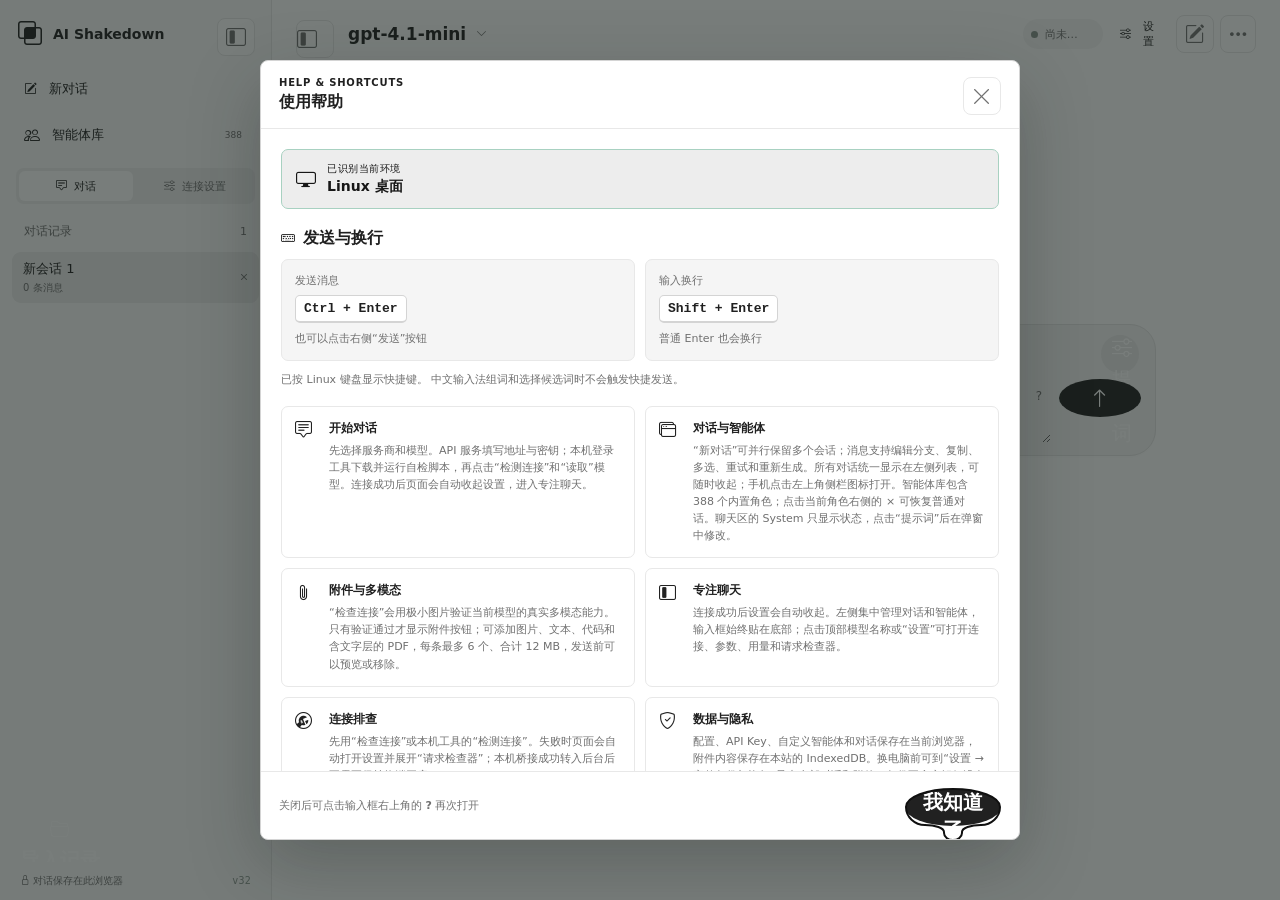
==== commit 16528c7f: "Build v32 conversation-first UI" ====
--- a/index.html
+++ b/index.html
@@ -4,82 +4,74 @@
     <meta charset="UTF-8">
     <meta name="viewport" content="width=device-width, initial-scale=1.0, viewport-fit=cover">
     <meta name="color-scheme" content="light">
-    <meta name="theme-color" content="#18201d">
+    <meta name="theme-color" content="#ffffff">
     <meta name="application-name" content="AI Shakedown Console">
     <meta name="apple-mobile-web-app-capable" content="yes">
     <meta name="apple-mobile-web-app-status-bar-style" content="black-translucent">
     <meta name="apple-mobile-web-app-title" content="AI Shakedown">
     <meta name="description" content="多协议 AI 模型连接、本机登录工具与智能体对话工作台">
     <title>AI Shakedown Console</title>
-    <link rel="manifest" href="assets/manifest.webmanifest?v=31">
-    <link rel="icon" type="image/svg+xml" href="assets/favicon.svg?v=31">
-    <link rel="apple-touch-icon" href="assets/apple-touch-icon.png?v=31">
+    <link rel="manifest" href="assets/manifest.webmanifest?v=32">
+    <link rel="icon" type="image/svg+xml" href="assets/favicon.svg?v=32">
+    <link rel="apple-touch-icon" href="assets/apple-touch-icon.png?v=32">
     <link rel="stylesheet" href="vendor/bootstrap-icons/bootstrap-icons.min.css?v=1.11.3">
-    <link rel="stylesheet" href="style.css?v=31-r1">
+    <link rel="stylesheet" href="style.css?v=32">
 </head>
-<body>
-    <header class="app-header">
-        <div class="brand-block">
-            <div class="brand-mark" aria-hidden="true">AI</div>
-            <div>
-                <h1>AI Shakedown Console</h1>
-                <p>模型连接与智能体工作台</p>
-                <small class="build-version" title="当前部署版本">v31</small>
-            </div>
-        </div>
-        <div class="runtime-context" aria-label="当前运行上下文">
-            <div class="context-item">
-                <span>服务</span>
-                <strong id="context-provider">OpenAI</strong>
-            </div>
-            <div class="context-item">
-                <span>协议</span>
-                <strong id="context-protocol">OpenAI</strong>
-            </div>
-            <div class="context-item context-model">
-                <span>模型</span>
-                <strong id="context-model">gpt-4.1-mini</strong>
-            </div>
-            <div class="context-item context-agent" id="context-agent-item" hidden>
-                <span>角色</span>
-                <strong id="context-agent">未启用</strong>
-            </div>
-        </div>
-        <div class="header-actions">
-            <div class="connection-state" id="connection-state" data-state="idle">
-                <span class="status-dot"></span>
-                <span id="connection-state-text">尚未检查</span>
-                <span id="latency-text"></span>
-            </div>
-            <button class="workspace-toggle-button" id="settings-toggle" type="button" title="切换工作区" aria-label="切换到专注聊天" aria-expanded="true">
-                <i class="bi bi-chat-left-text" id="settings-toggle-icon"></i>
-                <span id="settings-toggle-label">聊天</span>
-            </button>
-        </div>
-    </header>
-
+<body class="chat-focused conversation-sidebar-enabled sidebar-conversations">
     <main class="workspace">
         <aside class="workspace-sidebar" id="workspace-sidebar" aria-label="侧边工作区">
+            <header class="sidebar-header">
+                <a class="brand-block" href="./" aria-label="AI Shakedown Console 首页">
+                    <span class="brand-mark" aria-hidden="true"><i class="bi bi-intersect"></i></span>
+                    <h1>AI Shakedown</h1>
+                </a>
+                <button class="icon-button" id="sidebar-close" type="button" title="收起侧栏" aria-label="收起侧栏"><i class="bi bi-layout-sidebar-inset"></i></button>
+            </header>
+            <div class="sidebar-shortcuts">
+                <button class="sidebar-new-button" id="sidebar-new-conversation" type="button"><i class="bi bi-pencil-square"></i><span>新对话</span></button>
+                <button class="agent-library-button" id="agent-library-open" type="button">
+                    <span class="agent-library-icon"><i class="bi bi-people"></i></span>
+                    <span class="agent-library-copy"><strong>智能体库</strong><small>内置角色与自定义智能体</small></span>
+                    <span class="agent-count" id="agent-count">388</span>
+                    <i class="bi bi-chevron-right"></i>
+                </button>
+            </div>
             <nav class="workspace-sidebar-switcher" aria-label="侧边区域切换">
-                <button id="sidebar-conversations-button" type="button"><i class="bi bi-chat-square-text"></i><span>对话</span></button>
-                <button id="sidebar-settings-button" type="button" class="active"><i class="bi bi-sliders"></i><span>设置</span></button>
+                <button id="sidebar-conversations-button" type="button" class="active"><i class="bi bi-chat-square-text"></i><span>对话</span></button>
+                <button id="sidebar-settings-button" type="button"><i class="bi bi-sliders"></i><span>连接设置</span></button>
             </nav>
             <section class="conversation-sidebar" id="conversation-sidebar" aria-label="对话列表">
                 <div class="conversation-sidebar-heading">
                     <div>
-                        <span class="eyebrow">CONVERSATIONS</span>
-                        <h2>全部对话</h2>
+                        <h2>对话记录</h2>
                     </div>
                     <span class="conversation-sidebar-count" id="conversation-sidebar-count">0</span>
                 </div>
-                <p class="conversation-sidebar-note"><i class="bi bi-pin-angle-fill"></i>对话超过 4 个后固定使用左侧列表，以后打开仍保持此布局。</p>
                 <div class="conversation-sidebar-list" id="conversation-sidebar-list" role="tablist" aria-label="左侧对话列表"></div>
                 <div class="conversation-sidebar-actions">
-                    <button class="secondary-button" id="sidebar-import-conversations" type="button"><i class="bi bi-folder2-open"></i><span>导入记录</span></button>
-                    <button class="primary-button" id="sidebar-new-conversation" type="button"><i class="bi bi-plus-lg"></i><span>新对话</span></button>
+                    <button class="secondary-button" id="local-session-import" type="button"><i class="bi bi-folder2-open"></i><span>导入记录</span></button>
                 </div>
             </section>
             <section class="settings-panel" id="settings-panel" aria-label="连接和模型设置">
+                <div class="runtime-context" aria-label="当前运行上下文">
+                    <div class="context-item">
+                        <span>服务</span>
+                        <strong id="context-provider">OpenAI</strong>
+                    </div>
+                    <div class="context-item">
+                        <span>协议</span>
+                        <strong id="context-protocol">OpenAI</strong>
+                    </div>
+                    <div class="context-item context-model">
+                        <span>模型</span>
+                        <strong id="context-model">gpt-4.1-mini</strong>
+                    </div>
+                    <div class="context-item context-agent" id="context-agent-item" hidden>
+                        <span>角色</span>
+                        <strong id="context-agent">未启用</strong>
+                    </div>
+                </div>
+
             <div class="panel-heading">
                 <div>
                     <span class="eyebrow">CONNECTION</span>
@@ -479,47 +471,38 @@
                 </div>
             </details>
             </section>
+            <footer class="sidebar-footer"><span><i class="bi bi-lock" aria-hidden="true"></i> 对话保存在此浏览器</span><small class="build-version" title="当前版本">v32</small></footer>
         </aside>
 
         <section class="chat-panel" aria-label="模型对话">
             <div class="chat-toolbar">
-                <div>
-                    <span class="eyebrow">ACTIVE MODEL</span>
-                    <h2 id="active-model-title">新会话</h2>
-                </div>
-                <div class="chat-toolbar-status" aria-hidden="true">
-                    <span><i class="bi bi-lightning-charge"></i> API PLAYGROUND</span>
-                </div>
-                <div class="toolbar-actions">
-                    <button class="icon-button" id="conversation-search-toggle" type="button" title="搜索当前对话" aria-label="搜索当前对话">
-                        <i class="bi bi-search"></i>
+                <button class="icon-button conversation-sidebar-toggle" id="conversation-sidebar-toggle" type="button" title="收起侧栏" aria-label="收起侧栏" aria-controls="workspace-sidebar" aria-expanded="true"><i class="bi bi-layout-sidebar-inset"></i></button>
+                <button class="model-picker-button" id="model-picker-open" type="button" title="打开模型与连接设置" aria-controls="settings-panel">
+                    <span id="active-model-title">选择模型</span><i class="bi bi-chevron-down" aria-hidden="true"></i>
+                </button>
+                <div class="header-actions">
+                    <div class="connection-state" id="connection-state" data-state="idle">
+                        <span class="status-dot"></span>
+                        <span id="connection-state-text">尚未检查</span>
+                        <span id="latency-text"></span>
+                    </div>
+                    <button class="workspace-toggle-button" id="settings-toggle" type="button" title="打开设置" aria-label="打开设置" aria-controls="settings-panel" aria-expanded="false">
+                        <i class="bi bi-sliders" id="settings-toggle-icon"></i>
+                        <span id="settings-toggle-label">设置</span>
                     </button>
-                    <button class="icon-button" id="conversation-rename" type="button" title="重命名当前对话" aria-label="重命名当前对话">
-                        <i class="bi bi-pencil-square"></i>
-                    </button>
-                    <button class="icon-button" id="conversation-export" type="button" title="导出当前对话" aria-label="导出当前对话">
-                        <i class="bi bi-download"></i>
-                    </button>
-                    <button class="icon-button" id="stop-request" type="button" title="停止生成" aria-label="停止生成" disabled>
-                        <i class="bi bi-stop-fill"></i>
-                    </button>
-                    <button class="icon-button" id="clear-chat" type="button" title="清空对话" aria-label="清空对话">
-                        <i class="bi bi-trash3"></i>
-                    </button>
-                </div>
-            </div>
-
-            <div class="conversation-bar">
-                <button class="secondary-button compact conversation-sidebar-toggle" id="conversation-sidebar-toggle" type="button" title="打开左侧对话列表">
-                    <i class="bi bi-list-ul"></i><span>对话</span>
-                </button>
-                <div class="conversation-tabs" id="conversation-tabs" role="tablist" aria-label="对话窗口"></div>
-                <button class="secondary-button compact conversation-import" id="local-session-import" type="button" title="导入本地 AI 工具的对话记录">
-                    <i class="bi bi-folder2-open"></i><span>导入记录</span>
-                </button>
-                <button class="secondary-button compact conversation-new" id="new-conversation" type="button" title="新建对话">
-                    <i class="bi bi-plus-lg"></i><span>新对话</span>
-                </button>
+
+                    <button class="icon-button" id="new-conversation" type="button" title="新对话" aria-label="新对话"><i class="bi bi-pencil-square"></i></button>
+                    <button class="icon-button" id="stop-request" type="button" title="停止生成" aria-label="停止生成" disabled><i class="bi bi-stop-fill"></i></button>
+                    <details class="conversation-menu" id="conversation-menu">
+                        <summary class="icon-button" aria-label="对话操作" title="对话操作"><i class="bi bi-three-dots"></i></summary>
+                        <div class="conversation-menu-items">
+                            <button id="conversation-search-toggle" type="button"><i class="bi bi-search"></i>搜索当前对话</button>
+                            <button id="conversation-rename" type="button"><i class="bi bi-pencil"></i>重命名当前对话</button>
+                            <button id="conversation-export" type="button"><i class="bi bi-download"></i>导出当前对话</button>
+                            <button id="clear-chat" type="button"><i class="bi bi-trash3"></i>清空对话</button>
+                        </div>
+                    </details>
+                </div>
             </div>
 
             <div class="conversation-search" id="conversation-search" hidden>
@@ -542,51 +525,46 @@
 
             <div class="chat-window" id="chat-window" aria-live="polite">
                 <div class="empty-state" id="empty-state">
-                    <div class="empty-icon"><i class="bi bi-terminal"></i></div>
-                    <strong>控制台已就绪</strong>
+                    <div class="empty-icon"><i class="bi bi-intersect"></i></div>
+                    <strong>今天有什么可以帮你？</strong>
                     <span id="empty-endpoint">选择服务商与模型后开始对话</span>
                 </div>
             </div>
 
             <form class="composer" id="message-form">
-                <div class="composer-tools">
-                    <button class="agent-library-button" id="agent-library-open" type="button">
-                        <span class="agent-library-icon"><i class="bi bi-people"></i></span>
-                        <span class="agent-library-copy"><strong>智能体库</strong><small>内置角色与自定义智能体</small></span>
-                        <span class="agent-count" id="agent-count">388</span>
-                        <i class="bi bi-chevron-right"></i>
-                    </button>
-                </div>
-                <div class="system-prompt-control">
-                    <div class="system-prompt-status">
-                        <span class="system-field"><i class="bi bi-braces-asterisk" aria-hidden="true"></i>System</span>
-                        <span class="system-prompt-summary" id="system-prompt-summary">未设置，模型将使用默认行为</span>
-                    </div>
-                    <div class="active-agent-control" id="active-agent-control" hidden>
-                        <button class="active-agent" id="active-agent" type="button"></button>
-                        <button class="active-agent-clear" id="active-agent-clear" type="button" title="取消当前智能体" aria-label="取消当前智能体">
-                            <i class="bi bi-x" aria-hidden="true"></i>
-                        </button>
-                    </div>
-                    <button class="secondary-button compact system-prompt-edit" id="system-prompt-edit" type="button">
-                        <i class="bi bi-pencil-square" aria-hidden="true"></i><span>编辑</span>
-                    </button>
-                </div>
-                <div class="attachment-preview-list" id="attachment-preview-list" aria-live="polite" hidden></div>
-                <div class="message-compose-row">
-                    <button class="attachment-button" id="attachment-button" type="button" title="添加附件" aria-label="添加附件" hidden>
-                        <i class="bi bi-paperclip"></i>
-                    </button>
-                    <input id="attachment-input" type="file" accept="image/png,image/jpeg,image/webp,image/gif,.txt,.md,.json,.jsonl,.csv,.tsv,.yaml,.yml,.xml,.html,.css,.js,.jsx,.ts,.tsx,.py,.go,.rs,.java,.c,.cpp,.h,.sql,.sh,.ps1,.toml,.ini,.log,.pdf" multiple hidden>
-                    <div class="message-input-wrap">
-                        <textarea id="message-input" rows="2" placeholder="输入消息" autocomplete="off" inputmode="text" lang="zh-CN" spellcheck="true" aria-keyshortcuts="Meta+Enter Control+Enter"></textarea>
-                        <button class="composer-help-button" id="help-open" type="button" title="使用帮助" aria-label="打开使用帮助">?</button>
-                    </div>
-                    <button class="send-button" id="send-button" type="submit" title="发送消息">
-                        <i class="bi bi-arrow-up"></i>
-                        <span>发送</span>
-                    </button>
-                </div>
+                <div class="composer-surface">
+                    <div class="system-prompt-control">
+                        <div class="system-prompt-status">
+                            <span class="system-field"><i class="bi bi-braces-asterisk" aria-hidden="true"></i>System</span>
+                            <span class="system-prompt-summary" id="system-prompt-summary">未设置，模型将使用默认行为</span>
+                        </div>
+                        <div class="active-agent-control" id="active-agent-control" hidden>
+                            <button class="active-agent" id="active-agent" type="button"></button>
+                            <button class="active-agent-clear" id="active-agent-clear" type="button" title="取消当前智能体" aria-label="取消当前智能体">
+                                <i class="bi bi-x" aria-hidden="true"></i>
+                            </button>
+                        </div>
+                        <button class="secondary-button compact system-prompt-edit" id="system-prompt-edit" type="button">
+                            <i class="bi bi-sliders" aria-hidden="true"></i><span>提示词</span>
+                        </button>
+                    </div>
+                    <div class="attachment-preview-list" id="attachment-preview-list" aria-live="polite" hidden></div>
+                    <div class="message-compose-row">
+                        <button class="attachment-button" id="attachment-button" type="button" title="添加附件" aria-label="添加附件" hidden>
+                            <i class="bi bi-paperclip"></i>
+                        </button>
+                        <input id="attachment-input" type="file" accept="image/png,image/jpeg,image/webp,image/gif,.txt,.md,.json,.jsonl,.csv,.tsv,.yaml,.yml,.xml,.html,.css,.js,.jsx,.ts,.tsx,.py,.go,.rs,.java,.c,.cpp,.h,.sql,.sh,.ps1,.toml,.ini,.log,.pdf" multiple hidden>
+                        <div class="message-input-wrap">
+                            <textarea id="message-input" rows="2" placeholder="发送消息，开始一个想法…" autocomplete="off" inputmode="text" lang="zh-CN" spellcheck="true" aria-keyshortcuts="Meta+Enter Control+Enter"></textarea>
+                            <button class="composer-help-button" id="help-open" type="button" title="使用帮助" aria-label="打开使用帮助">?</button>
+                        </div>
+                        <button class="send-button" id="send-button" type="submit" title="发送消息" aria-label="发送消息">
+                            <i class="bi bi-arrow-up"></i>
+                            <span>发送</span>
+                        </button>
+                    </div>
+                </div>
+                <p class="composer-note">AI 的回答可能有误，请核实重要信息。<span id="composer-shortcut">⌘ / Ctrl + Enter 发送</span></p>
             </form>
         </section>
 
@@ -845,7 +823,7 @@
                         <i class="bi bi-window-stack" aria-hidden="true"></i>
                         <div>
                             <h3>对话与智能体</h3>
-                            <p>“新对话”可并行保留多个会话；消息支持编辑分支、复制、多选、重试和重新生成。超过 4 个后固定改用左侧列表。智能体库包含 388 个内置角色；点击当前角色右侧的 × 可恢复普通对话。聊天区的 System 只显示状态，点击“编辑”后在弹窗中修改。</p>
+                            <p>“新对话”可并行保留多个会话；消息支持编辑分支、复制、多选、重试和重新生成。所有对话统一显示在左侧列表，可随时收起；手机点击左上角侧栏图标打开。智能体库包含 388 个内置角色；点击当前角色右侧的 × 可恢复普通对话。聊天区的 System 只显示状态，点击“提示词”后在弹窗中修改。</p>
                         </div>
                     </section>
                     <section class="help-topic">
@@ -859,7 +837,7 @@
                         <i class="bi bi-layout-sidebar-inset" aria-hidden="true"></i>
                         <div>
                             <h3>专注聊天</h3>
-                            <p>连接成功后设置会自动收起。消息区随窗口弹性伸缩，输入框始终贴在底部；点击页头“设置”可切换到连接、参数、用量和请求检查器。</p>
+                            <p>连接成功后设置会自动收起。左侧集中管理对话和智能体，输入框始终贴在底部；点击顶部模型名称或“设置”可打开连接、参数、用量和请求检查器。</p>
                         </div>
                     </section>
                     <section class="help-topic">
@@ -896,6 +874,6 @@
     <div class="toast-region" id="toast-region" aria-live="assertive"></div>
     <script src="vendor/marked.min.js?v=15.0.12"></script>
     <script src="vendor/purify.min.js?v=3.2.6"></script>
-    <script type="module" src="script.js?v=31-r2"></script>
+    <script type="module" src="script.js?v=32"></script>
 </body>
 </html>
--- a/style.css
+++ b/style.css
@@ -3,17 +3,17 @@
     --safe-area-right: env(safe-area-inset-right, 0px);
     --safe-area-bottom: env(safe-area-inset-bottom, 0px);
     --safe-area-left: env(safe-area-inset-left, 0px);
-    --app-header-height: 72px;
-    --ink: #17211d;
-    --muted: #64716b;
-    --line: #dce3df;
-    --line-strong: #c7d1cc;
+    --app-header-height: 0px;
+    --ink: #202020;
+    --muted: #707070;
+    --line: #e8e8e8;
+    --line-strong: #d4d4d4;
     --surface: #ffffff;
-    --surface-soft: #f4f7f5;
-    --canvas: #edf1ef;
-    --accent: #11795a;
-    --accent-dark: #0b5d44;
-    --accent-soft: #e1f2eb;
+    --surface-soft: #f5f5f5;
+    --canvas: #ffffff;
+    --accent: #212121;
+    --accent-dark: #171717;
+    --accent-soft: #ededed;
     --blue: #2f6f9f;
     --blue-soft: #eaf2f8;
     --amber: #9c6700;
@@ -268,32 +268,35 @@
 }
 
 .workspace {
-    height: calc(100vh - var(--app-header-height) - var(--safe-area-top));
-    height: calc(100dvh - var(--app-header-height) - var(--safe-area-top));
+    height: 100vh;
+    height: 100dvh;
     padding-inline: var(--safe-area-left) var(--safe-area-right);
     min-height: 0;
     display: grid;
-    grid-template-columns: 330px minmax(0, 1fr);
+    grid-template-columns: 272px minmax(0, 1fr);
     overflow: hidden;
-    transition: grid-template-columns 0.22s ease-out;
+    transition: grid-template-columns 0.2s ease-out;
 }
 
 .workspace-sidebar,
 .chat-panel {
-    min-width: 0;
-    background: var(--surface);
+    height: 100%;
+    min-height: 0;
+    display: grid;
+    grid-template-rows: auto auto auto minmax(0, 1fr) auto;
+    overflow: hidden;
 }
 
 .workspace-sidebar {
     min-height: 0;
+    padding-top: var(--safe-area-top);
     padding-bottom: var(--safe-area-bottom);
     border-right: 1px solid var(--line);
+    background: #f9f9f9;
     display: flex;
     flex-direction: column;
     overflow: hidden;
-    opacity: 1;
-    transform: translateX(0);
-    transition: opacity 0.16s ease-out, transform 0.22s ease-out;
+    transition: opacity 0.16s ease-out, transform 0.2s ease-out;
 }
 
 .workspace-sidebar-switcher {
@@ -343,7 +346,7 @@
 }
 
 .conversation-sidebar {
-    padding: 16px 12px 12px;
+    padding: 20px 12px 0;
     display: none;
     flex-direction: column;
     gap: 12px;
@@ -358,23 +361,18 @@
 }
 
 .conversation-sidebar-heading {
-    padding: 0 4px;
+    padding: 0 12px;
     display: flex;
     align-items: center;
     justify-content: space-between;
     gap: 10px;
+    color: var(--muted);
 }
 
 .conversation-sidebar-count {
-    min-width: 27px;
-    padding: 4px 7px;
-    border: 1px solid #acd0c2;
-    border-radius: 999px;
-    background: var(--accent-soft);
-    color: var(--accent-dark);
-    font-size: 10px;
-    font-weight: 800;
-    text-align: center;
+    color: var(--muted);
+    font-size: 11px;
+    font-variant-numeric: tabular-nums;
 }
 
 .conversation-sidebar-note {
@@ -399,8 +397,10 @@
     min-height: 0;
     display: grid;
     align-content: start;
-    gap: 5px;
+    gap: 3px;
+    flex: 1;
     overflow-y: auto;
+    scrollbar-width: thin;
 }
 
 .conversation-sidebar-item {
@@ -587,30 +587,19 @@
 }
 
 @media (min-width: 781px) {
-    body.chat-focused .workspace {
+    body.sidebar-settings .workspace {
+        grid-template-columns: 344px minmax(0, 1fr);
+    }
+
+    body.sidebar-collapsed .workspace {
         grid-template-columns: 0 minmax(0, 1fr);
     }
 
-    body.chat-focused .workspace-sidebar {
-        border-right-color: transparent;
+    body.sidebar-collapsed .workspace-sidebar {
+        visibility: hidden;
         opacity: 0;
         pointer-events: none;
         transform: translateX(-18px);
-    }
-
-    body.chat-focused.conversation-sidebar-enabled .workspace {
-        grid-template-columns: 280px minmax(0, 1fr);
-    }
-
-    body.chat-focused.conversation-sidebar-enabled .workspace-sidebar {
-        border-right-color: var(--line);
-        opacity: 1;
-        pointer-events: auto;
-        transform: translateX(0);
-    }
-
-    .conversation-sidebar-enabled .conversation-bar {
-        display: none;
     }
 }
 
@@ -952,10 +941,19 @@
 .secondary-button,
 .primary-button,
 .send-button {
-    border-radius: 6px;
-    display: inline-flex;
-    align-items: center;
-    justify-content: center;
+    width: 38px;
+    height: 38px;
+    min-height: 38px;
+    padding: 0;
+    border: 0;
+    border-radius: 50%;
+    background: var(--ink);
+    color: white;
+    flex: 0 0 38px;
+    align-self: flex-end;
+    display: grid;
+    place-items: center;
+    font-size: 20px;
 }
 
 .icon-button {
@@ -1382,25 +1380,29 @@
 }
 
 .conversation-search {
+    grid-row: 2;
+}
+
+.message-selection-bar {
     grid-row: 3;
 }
 
-.message-selection-bar {
+.chat-window {
     grid-row: 4;
 }
 
-.chat-window {
+.composer {
     grid-row: 5;
 }
 
-.composer {
-    grid-row: 6;
-}
-
 .chat-toolbar {
-    min-height: 64px;
-    padding: 13px 18px;
-    border-bottom: 1px solid var(--line);
+    min-height: calc(68px + var(--safe-area-top));
+    padding: calc(10px + var(--safe-area-top)) 24px 10px;
+    gap: 8px;
+    border: 0;
+    background: var(--surface);
+    position: relative;
+    z-index: 25;
 }
 
 .chat-toolbar-status {
@@ -1542,41 +1544,41 @@
 
 .chat-window {
     min-height: 0;
-    padding: 22px clamp(16px, 4vw, 52px);
+    padding: 24px max(24px, calc((100% - 760px) / 2));
     overflow-y: auto;
-    background: #f8faf9;
-    background-image: linear-gradient(var(--line) 1px, transparent 1px), linear-gradient(90deg, var(--line) 1px, transparent 1px);
-    background-size: 28px 28px;
-    background-position: -1px -1px;
+    overscroll-behavior: contain;
+    scrollbar-gutter: stable;
+    background: var(--surface);
 }
 
 .empty-state {
     height: 100%;
-    min-height: 280px;
+    min-height: 160px;
+    padding-bottom: clamp(0px, 6vh, 64px);
     display: flex;
     flex-direction: column;
     align-items: center;
     justify-content: center;
-    gap: 7px;
+    gap: 14px;
     color: var(--muted);
     text-align: center;
 }
 
 .empty-icon {
-    width: 46px;
-    height: 46px;
-    margin-bottom: 5px;
-    border: 1px solid var(--line-strong);
-    border-radius: 8px;
-    background: rgba(255, 255, 255, 0.96);
+    width: 52px;
+    height: 52px;
+    margin-bottom: 4px;
     display: grid;
     place-items: center;
-    color: var(--accent);
-    font-size: 20px;
+    color: var(--ink);
+    font-size: 34px;
 }
 
 .empty-state strong {
     color: var(--ink);
+    font-size: clamp(24px, 3vw, 32px);
+    font-weight: 550;
+    letter-spacing: -0.035em;
 }
 
 .empty-state span {
@@ -1587,10 +1589,9 @@
 
 .message-row {
     max-width: 760px;
-    margin: 0 auto 20px;
-    display: grid;
-    grid-template-columns: 30px minmax(0, 1fr);
-    gap: 10px;
+    margin: 0 auto 28px;
+    display: flex;
+    flex-direction: column;
 }
 
 .message-row.user {
@@ -1598,7 +1599,7 @@
 }
 
 .message-row.user .message-avatar {
-    grid-column: 2;
+    display: none;
 }
 
 .message-row.user .message-main {
@@ -1609,8 +1610,17 @@
 }
 
 .message-row.user .message-content {
-    background: var(--ink);
-    color: white;
+    width: fit-content;
+    max-width: 100%;
+    min-height: 38px;
+    padding: 4px 0;
+    border: 0;
+    border-radius: 0;
+    background: transparent;
+    white-space: pre-wrap;
+    overflow-wrap: anywhere;
+    font-size: 15px;
+    line-height: 1.8;
 }
 
 .message-main {
@@ -1945,8 +1955,8 @@
 }
 
 .composer {
-    padding: 12px 16px calc(14px + var(--safe-area-bottom));
-    border-top: 1px solid var(--line);
+    padding: 12px max(24px, calc((100% - 760px) / 2)) calc(12px + var(--safe-area-bottom));
+    border: 0;
     background: var(--surface);
 }
 
@@ -2087,12 +2097,11 @@
 }
 
 .system-prompt-control {
-    min-height: 38px;
-    margin-top: 7px;
-    padding: 5px 6px 5px 9px;
-    border: 1px solid var(--line);
-    border-radius: 7px;
-    background: var(--surface-soft);
+    min-height: 32px;
+    margin: 0 0 6px;
+    padding: 0 2px;
+    border: 0;
+    background: transparent;
     display: flex;
     align-items: center;
     gap: 8px;
@@ -2240,13 +2249,16 @@
 }
 
 .attachment-button {
-    width: 40px;
-    flex: 0 0 auto;
-    border: 1px solid #b9c7c0;
-    border-radius: 7px;
-    background: var(--surface-soft);
-    color: var(--accent-dark);
-    font-size: 16px;
+    width: 36px;
+    height: 38px;
+    padding: 0;
+    border: 0;
+    border-radius: 50%;
+    background: transparent;
+    color: var(--ink);
+    align-self: flex-end;
+    flex: 0 0 36px;
+    font-size: 20px;
 }
 
 .attachment-button[hidden] {
@@ -2254,10 +2266,16 @@
 }
 
 .message-compose-row textarea {
-    min-height: 56px;
+    min-height: 64px;
+    max-height: 180px;
     width: 100%;
-    padding-right: 42px;
+    padding: 8px 30px 8px 2px;
+    border: 0;
+    border-radius: 0;
+    background: transparent;
+    font-size: 16px;
     flex: 1;
+    resize: vertical;
 }
 
 .composer-help-button {
@@ -2291,10 +2309,7 @@
     align-self: stretch;
 }
 
-.message-compose-row textarea {
-    border-color: #b9c7c0;
-    background: #fcfdfc;
-}
+
 
 .modal-backdrop {
     padding: calc(24px + var(--safe-area-top)) calc(24px + var(--safe-area-right)) calc(24px + var(--safe-area-bottom)) calc(24px + var(--safe-area-left));
@@ -3654,3 +3669,572 @@
         transition-duration: 0.01ms !important;
     }
 }
+
+/* v32: conversation-first shell. Shared dialogs and connection fields above
+   retain their existing behavior and responsive safety rules. */
+.sidebar-header {
+    min-height: 68px;
+    padding: 12px 16px;
+    display: flex;
+    align-items: center;
+    justify-content: space-between;
+    gap: 8px;
+    flex-shrink: 0;
+}
+
+.sidebar-header .brand-block {
+    min-width: 0;
+    gap: 9px;
+    color: var(--ink);
+    text-decoration: none;
+}
+
+.sidebar-header .brand-mark {
+    width: 28px;
+    height: 28px;
+    border: 0;
+    background: transparent;
+    color: var(--ink);
+    font-size: 24px;
+}
+
+.sidebar-header h1 {
+    font-size: 14px;
+    font-weight: 650;
+}
+.sidebar-shortcuts {
+    padding: 0 12px;
+    display: grid;
+    gap: 4px;
+}
+.sidebar-settings .sidebar-shortcuts {
+    display: none;
+}
+
+.sidebar-new-button,
+.sidebar-shortcuts .agent-library-button {
+    width: 100%;
+    min-height: 42px;
+    padding: 9px 12px;
+    border: 0;
+    border-radius: 9px;
+    background: transparent;
+    color: var(--ink);
+    display: flex;
+    align-items: center;
+    gap: 12px;
+    font-size: 13px;
+    font-weight: 500;
+    text-align: left;
+}
+
+.sidebar-shortcuts .agent-library-icon {
+    width: auto;
+    height: auto;
+    color: var(--ink);
+    background: transparent;
+    font-size: 16px;
+}
+
+.sidebar-shortcuts .agent-library-copy {
+    flex: 1;
+}
+.sidebar-shortcuts .agent-library-copy strong {
+    font-size: 13px;
+    font-weight: 500;
+}
+.sidebar-shortcuts .agent-library-copy small,
+.sidebar-shortcuts .agent-library-button > .bi-chevron-right {
+    display: none;
+}
+.sidebar-shortcuts .agent-count {
+    border: 0;
+    background: transparent;
+    color: var(--muted);
+}
+.sidebar-new-button:hover,
+.sidebar-shortcuts .agent-library-button:hover {
+    background: #ededed;
+}
+
+.workspace-sidebar-switcher {
+    margin: 12px 16px 0;
+    min-height: 34px;
+    padding: 3px;
+    border: 0;
+    border-radius: 8px;
+    background: #efefef;
+    flex-shrink: 0;
+}
+
+.workspace-sidebar-switcher button {
+    min-height: 30px;
+    font-weight: 500;
+}
+.workspace-sidebar-switcher button.active {
+    border-color: transparent;
+    color: var(--ink);
+}
+.conversation-sidebar-heading h2 {
+    font-size: 12px;
+    font-weight: 500;
+}
+.conversation-sidebar-item {
+    min-height: 48px;
+    border: 0;
+    border-radius: 9px;
+}
+.conversation-sidebar-item:hover,
+.conversation-sidebar-item.active {
+    background: #ebebeb;
+}
+.conversation-sidebar-item.active {
+    box-shadow: none;
+}
+.conversation-sidebar-item strong {
+    font-size: 13px;
+    font-weight: 450;
+}
+.conversation-sidebar-item small {
+    font-size: 10px;
+    color: var(--muted);
+}
+.conversation-sidebar-actions {
+    margin-top: auto;
+    padding: 8px 0;
+}
+.conversation-sidebar-actions button {
+    width: 100%;
+    background: transparent;
+    border: 0;
+    justify-content: flex-start;
+}
+.sidebar-footer {
+    padding: 12px 20px;
+    display: flex;
+    align-items: center;
+    justify-content: space-between;
+    gap: 8px;
+    color: var(--muted);
+    font-size: 10px;
+}
+.sidebar-footer .build-version {
+    margin: 0;
+    font-size: 10px;
+}
+.settings-panel .runtime-context {
+    height: auto;
+    min-height: 54px;
+    margin-bottom: 18px;
+    display: grid;
+    grid-template-columns: 1fr 1fr;
+    background: var(--surface-soft);
+}
+.settings-panel .runtime-context .context-item {
+    min-width: 0;
+    padding: 8px 10px;
+    border: 0;
+}
+.settings-panel .runtime-context strong {
+    max-width: 100%;
+}
+
+.chat-toolbar .header-actions {
+    min-width: 0;
+    margin-left: auto;
+    gap: 6px;
+}
+.chat-toolbar .conversation-sidebar-toggle {
+    display: inline-flex;
+    flex-shrink: 0;
+}
+.model-picker-button {
+    min-width: 0;
+    max-width: 45%;
+    padding: 10px 6px;
+    border: 0;
+    border-radius: 10px;
+    background: transparent;
+    display: inline-flex;
+    align-items: center;
+    gap: 10px;
+    font-size: 17px;
+    font-weight: 600;
+}
+.model-picker-button span {
+    overflow: hidden;
+    text-overflow: ellipsis;
+    white-space: nowrap;
+}
+.model-picker-button > i {
+    font-size: 11px;
+    color: var(--muted);
+    flex-shrink: 0;
+}
+.model-picker-button:hover {
+    background: var(--surface-soft);
+}
+.chat-toolbar .workspace-toggle-button {
+    border: 0;
+    border-radius: 8px;
+    font-weight: 500;
+}
+.chat-toolbar .connection-state {
+    min-width: 0;
+    height: 30px;
+    padding-inline: 8px;
+    border: 0;
+    border-radius: 20px;
+    background: var(--surface-soft);
+    font-size: 11px;
+}
+.connection-state[data-state="success"] .status-dot {
+    background: #16845a;
+}
+.chat-toolbar .connection-state[data-state="success"] {
+    background: #eff8f3;
+    color: #176240;
+}
+.chat-toolbar #stop-request:disabled {
+    display: none;
+}
+.icon-button {
+    border-radius: 8px;
+}
+
+.conversation-menu {
+    position: relative;
+}
+.conversation-menu > summary {
+    list-style: none;
+    display: grid;
+    place-items: center;
+    cursor: pointer;
+}
+.conversation-menu > summary::-webkit-details-marker {
+    display: none;
+}
+.conversation-menu-items {
+    width: 220px;
+    padding: 6px;
+    border: 1px solid var(--line);
+    border-radius: 12px;
+    background: var(--surface);
+    box-shadow: 0 8px 32px #00000014;
+    position: absolute;
+    right: 0;
+    top: calc(100% + 8px);
+    display: grid;
+    z-index: 40;
+}
+.conversation-menu-items button {
+    min-height: 40px;
+    padding: 9px 12px;
+    border: 0;
+    border-radius: 7px;
+    background: transparent;
+    display: flex;
+    align-items: center;
+    gap: 10px;
+    text-align: left;
+    font-size: 13px;
+}
+.conversation-menu-items button:hover {
+    background: var(--surface-soft);
+}
+.conversation-menu-items #clear-chat {
+    color: var(--danger);
+}
+
+.conversation-menu:not([open]) .conversation-menu-items {
+    display: none;
+}
+.conversation-search, .message-selection-bar {
+    margin-inline: 24px;
+    border-radius: 10px;
+    border: 1px solid var(--line);
+}
+.message-row.user .message-main {
+    max-width: min(85%, 640px);
+    align-self: flex-end;
+}
+.message-row:not(.user) .message-main {
+    width: 100%;
+}
+.message-content.markdown-content {
+    width: 100%;
+}
+.message-row.user .message-content.markdown-content {
+    width: fit-content;
+}
+.message-row.selected .message-content {
+    outline: 2px solid var(--line-strong);
+    outline-offset: 4px;
+}
+.message-row.error .message-content {
+    padding: 12px 16px;
+    border-radius: 12px;
+}
+.markdown-content pre {
+    border-radius: 12px;
+    background: #202020;
+    border-color: #303030;
+}
+.message-action {
+    border-radius: 6px;
+}
+
+.composer-surface {
+    padding: 10px 14px 12px;
+    border: 1px solid #e5e5e5;
+    border-radius: 26px;
+    background: #f5f5f5;
+    box-shadow: 0 2px 8px #00000004;
+}
+.composer-surface:focus-within {
+    border-color: #c5c5c5;
+}
+.composer .message-compose-row {
+    align-items: flex-end;
+    gap: 8px;
+}
+.composer .message-compose-row textarea {
+    background: transparent;
+    border: 0;
+    box-shadow: none;
+}
+.composer .send-button span {
+    display: none;
+}
+.composer .send-button:hover {
+    background: #454545;
+}
+.composer .system-prompt-edit {
+    border: 0;
+    border-radius: 20px;
+    background: #e9e9e9;
+    font-weight: 500;
+}
+.composer .system-prompt-summary {
+    max-width: 280px;
+    font-size: 11px;
+}
+.composer .system-field {
+    text-transform: none;
+    font-weight: 500;
+}
+.composer-help-button {
+    top: 5px;
+    right: 0;
+    border: 0;
+    background: transparent;
+    color: var(--muted);
+    font-weight: 500;
+}
+.composer-note {
+    margin-top: 10px;
+    display: flex;
+    justify-content: center;
+    flex-wrap: wrap;
+    gap: 6px 16px;
+    color: var(--muted);
+    font-size: 10px;
+    line-height: 1.6;
+    text-align: center;
+}
+.composer-note span {
+    white-space: nowrap;
+}
+.active-agent-control {
+    border-color: var(--line-strong);
+    border-radius: 20px;
+}
+.active-agent-clear {
+    border-left-color: var(--line-strong);
+}
+
+@media (min-width: 781px) and (max-width: 1180px) {
+    .workspace {
+        grid-template-columns: 248px minmax(0, 1fr);
+    }
+    .chat-toolbar #latency-text {
+        display: none;
+    }
+}
+
+@media (max-width: 780px) {
+    .workspace {
+        height: 100dvh;
+    }
+    .workspace-sidebar {
+        width: min(88vw, 340px);
+        background: #f9f9f9;
+    }
+    .conversation-sidebar, .settings-panel {
+        height: auto;
+    }
+    .sidebar-header {
+        min-height: 60px;
+    }
+    .chat-toolbar {
+        min-height: calc(60px + var(--safe-area-top));
+        padding: calc(8px + var(--safe-area-top)) 12px 8px;
+        gap: 4px;
+    }
+    .chat-toolbar .header-actions {
+        gap: 2px;
+    }
+    .chat-toolbar .connection-state {
+        width: 24px;
+        padding: 0;
+        justify-content: center;
+        background: transparent;
+    }
+    .chat-toolbar #connection-state-text {
+        position: absolute;
+        width: 1px;
+        height: 1px;
+        overflow: hidden;
+        clip-path: inset(50%);
+        white-space: nowrap;
+    }
+    .model-picker-button {
+        max-width: none;
+        flex: 1;
+        font-size: 15px;
+        gap: 6px;
+    }
+    .chat-window {
+        padding: 16px 20px;
+    }
+    .empty-state {
+        min-height: 120px;
+        gap: 10px;
+        padding-bottom: 20px;
+    }
+    .empty-state strong {
+        font-size: 25px;
+    }
+    .composer {
+        padding: 8px 12px calc(8px + var(--safe-area-bottom));
+    }
+    .composer-surface {
+        padding: 8px 12px 10px;
+        border-radius: 24px;
+    }
+    .composer .message-compose-row textarea {
+        min-height: 54px;
+        font-size: 16px;
+    }
+    .composer .send-button {
+        width: 36px;
+        height: 36px;
+        min-height: 36px;
+        flex-basis: 36px;
+    }
+    .composer .system-prompt-control {
+        min-height: 30px;
+        margin: 0 0 4px;
+    }
+    .composer .system-prompt-summary {
+        display: none;
+    }
+    .composer .active-agent-control {
+        max-width: 50%;
+        margin-left: auto;
+    }
+    .composer-note {
+        margin-top: 6px;
+        font-size: 9px;
+    }
+    .composer-note span {
+        display: none;
+    }
+    .message-content {
+        font-size: 15px;
+    }
+    .message-row.user .message-main {
+        max-width: 92%;
+    }
+    .message-row.user .message-content {
+        padding: 10px 16px;
+    }
+    .conversation-search, .message-selection-bar {
+        margin-inline: 12px;
+    }
+}
+
+@media (max-width: 1024px) and (max-height: 500px) {
+    .chat-toolbar {
+        min-height: calc(44px + var(--safe-area-top));
+        padding-block: calc(4px + var(--safe-area-top)) 4px;
+    }
+    .empty-state {
+        min-height: 0;
+        padding: 0;
+        gap: 4px;
+    }
+    .empty-icon, .empty-state > span {
+        display: none;
+    }
+    .empty-state strong {
+        font-size: 20px;
+    }
+    .chat-window {
+        padding-block: 4px;
+    }
+    .composer {
+        padding-top: 4px;
+    }
+    .composer-surface {
+        padding-block: 5px;
+    }
+    .composer .message-compose-row textarea {
+        min-height: 38px;
+        height: 38px;
+        max-height: 64px;
+    }
+    .composer .system-prompt-control {
+        min-height: 26px;
+        margin-bottom: 0;
+    }
+    .composer-note {
+        margin-top: 3px;
+    }
+}
+
+@media (hover: none) {
+    .conversation-sidebar-close {
+        opacity: 1;
+    }
+}
+
+.chat-toolbar .connection-state {
+    max-width: 160px;
+}
+.chat-toolbar #connection-state-text {
+    overflow: hidden;
+    text-overflow: ellipsis;
+    white-space: nowrap;
+}
+.chat-toolbar .model-picker-button {
+    flex: 1;
+}
+
+@media (min-width: 781px) and (max-width: 1180px) {
+    .chat-toolbar .connection-state {
+        width: 24px;
+        padding: 0;
+        flex-shrink: 0;
+        justify-content: center;
+        background: transparent;
+    }
+    .chat-toolbar #connection-state-text {
+        position: absolute;
+        width: 1px;
+        height: 1px;
+        overflow: hidden;
+        clip-path: inset(50%);
+        white-space: nowrap;
+    }
+}
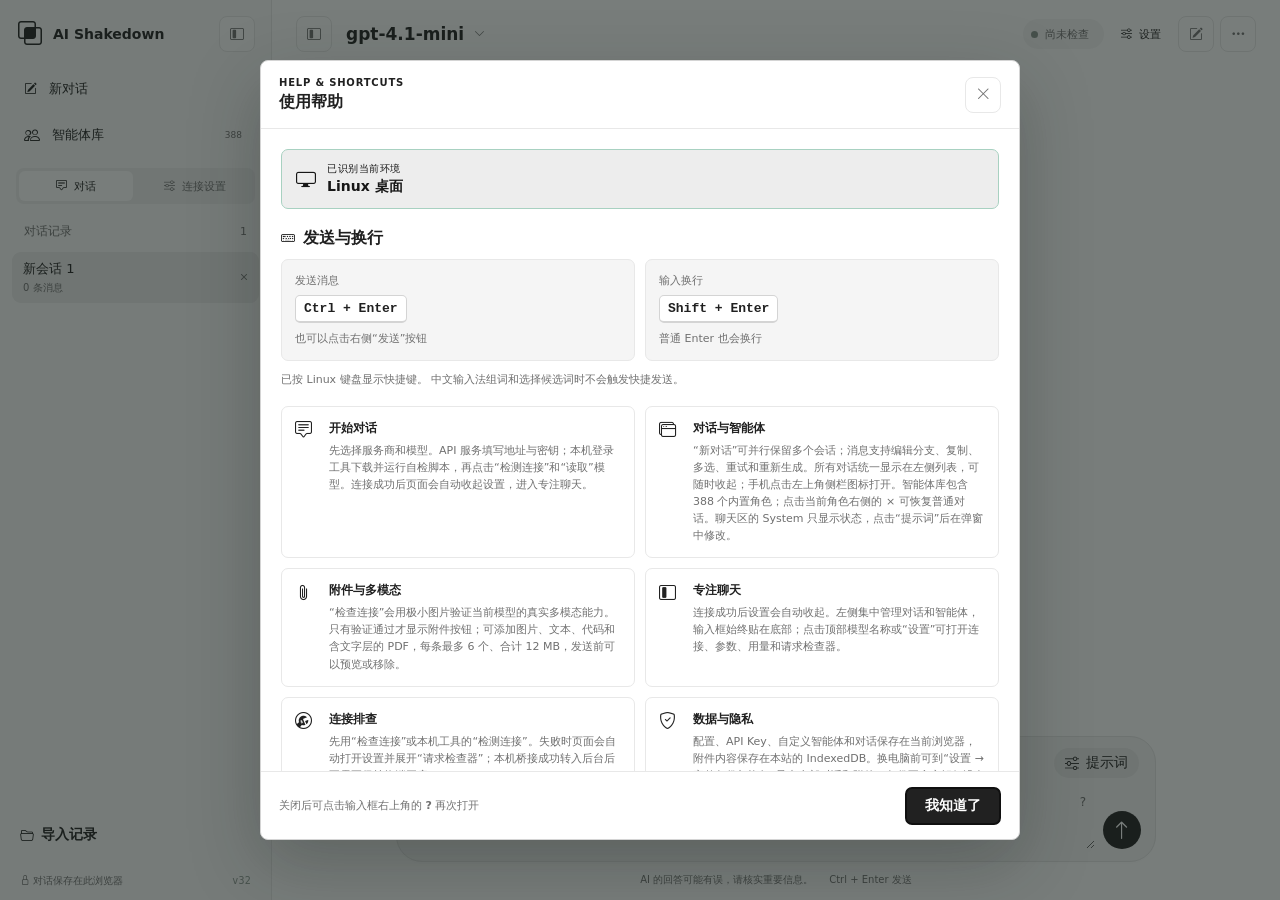
==== commit a4665f2b: "Fix v32 chat layout and shared button styles" ====
--- a/index.html
+++ b/index.html
@@ -15,7 +15,7 @@
     <link rel="icon" type="image/svg+xml" href="assets/favicon.svg?v=32">
     <link rel="apple-touch-icon" href="assets/apple-touch-icon.png?v=32">
     <link rel="stylesheet" href="vendor/bootstrap-icons/bootstrap-icons.min.css?v=1.11.3">
-    <link rel="stylesheet" href="style.css?v=32">
+    <link rel="stylesheet" href="style.css?v=32-r2">
 </head>
 <body class="chat-focused conversation-sidebar-enabled sidebar-conversations">
     <main class="workspace">
--- a/style.css
+++ b/style.css
@@ -280,11 +280,8 @@
 
 .workspace-sidebar,
 .chat-panel {
-    height: 100%;
-    min-height: 0;
-    display: grid;
-    grid-template-rows: auto auto auto minmax(0, 1fr) auto;
-    overflow: hidden;
+    min-width: 0;
+    background: var(--surface);
 }
 
 .workspace-sidebar {
@@ -941,19 +938,10 @@
 .secondary-button,
 .primary-button,
 .send-button {
-    width: 38px;
-    height: 38px;
-    min-height: 38px;
-    padding: 0;
-    border: 0;
-    border-radius: 50%;
-    background: var(--ink);
-    color: white;
-    flex: 0 0 38px;
-    align-self: flex-end;
-    display: grid;
-    place-items: center;
-    font-size: 20px;
+    border-radius: 6px;
+    display: inline-flex;
+    align-items: center;
+    justify-content: center;
 }
 
 .icon-button {
@@ -1367,7 +1355,7 @@
     height: 100%;
     min-height: 0;
     display: grid;
-    grid-template-rows: auto auto auto auto minmax(0, 1fr) auto;
+    grid-template-rows: auto auto auto minmax(0, 1fr) auto;
     overflow: hidden;
 }
 
@@ -1610,6 +1598,30 @@
 }
 
 .message-row.user .message-content {
+    padding: 12px 20px;
+    border-radius: 22px;
+    background: #f3f3f3;
+    color: var(--ink);
+}
+
+.message-main {
+    min-width: 0;
+    max-width: 100%;
+    display: flex;
+    flex-direction: column;
+    align-items: flex-start;
+}
+
+.message-avatar {
+    display: none;
+}
+
+.message-row.user .message-avatar {
+    background: var(--accent-soft);
+    color: var(--accent-dark);
+}
+
+.message-content {
     width: fit-content;
     max-width: 100%;
     min-height: 38px;
@@ -1623,45 +1635,6 @@
     line-height: 1.8;
 }
 
-.message-main {
-    min-width: 0;
-    max-width: 100%;
-    display: flex;
-    flex-direction: column;
-    align-items: flex-start;
-}
-
-.message-avatar {
-    width: 30px;
-    height: 30px;
-    border: 1px solid var(--line);
-    border-radius: 6px;
-    background: var(--surface);
-    display: grid;
-    place-items: center;
-    color: var(--accent);
-    font-size: 12px;
-    font-weight: 800;
-}
-
-.message-row.user .message-avatar {
-    background: var(--accent-soft);
-    color: var(--accent-dark);
-}
-
-.message-content {
-    width: fit-content;
-    max-width: min(100%, 680px);
-    min-height: 38px;
-    padding: 10px 12px;
-    border: 1px solid var(--line);
-    border-radius: 7px;
-    background: var(--surface);
-    white-space: pre-wrap;
-    overflow-wrap: anywhere;
-    line-height: 1.6;
-}
-
 .message-row.selected .message-content {
     outline: 3px solid rgba(17, 121, 90, 0.24);
     outline-offset: 2px;
@@ -2304,9 +2277,19 @@
 }
 
 .send-button {
-    width: 82px;
-    flex: 0 0 auto;
-    align-self: stretch;
+    width: 38px;
+    height: 38px;
+    min-height: 38px;
+    padding: 0;
+    border: 0;
+    border-radius: 50%;
+    background: var(--ink);
+    color: white;
+    flex: 0 0 38px;
+    align-self: flex-end;
+    display: grid;
+    place-items: center;
+    font-size: 20px;
 }
 
 
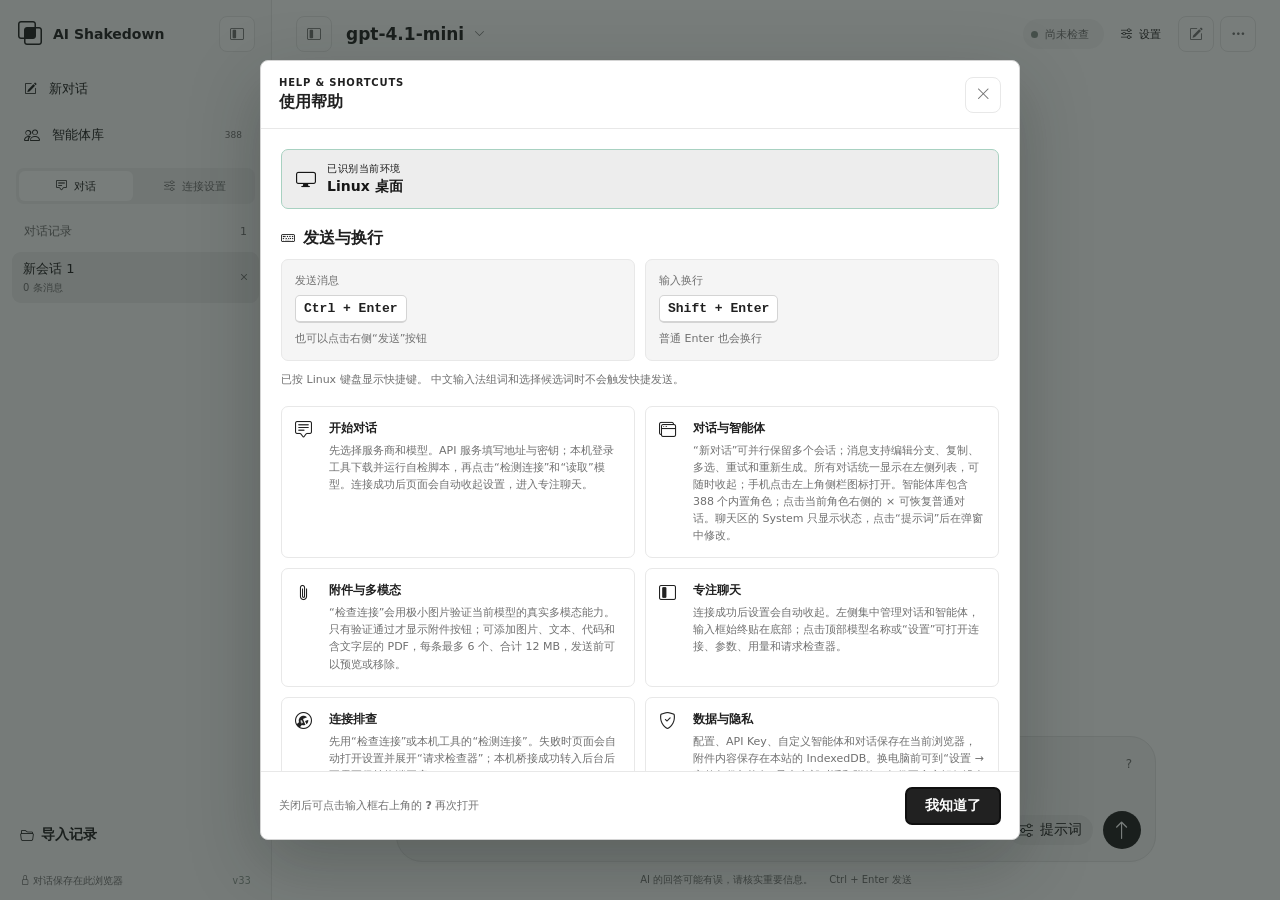
==== commit 8e49b1ff: "Add stable attachment composer, image viewer and signed v33 APK candidate" ====
--- a/index.html
+++ b/index.html
@@ -11,11 +11,11 @@
     <meta name="apple-mobile-web-app-title" content="AI Shakedown">
     <meta name="description" content="多协议 AI 模型连接、本机登录工具与智能体对话工作台">
     <title>AI Shakedown Console</title>
-    <link rel="manifest" href="assets/manifest.webmanifest?v=32">
-    <link rel="icon" type="image/svg+xml" href="assets/favicon.svg?v=32">
-    <link rel="apple-touch-icon" href="assets/apple-touch-icon.png?v=32">
+    <link rel="manifest" href="assets/manifest.webmanifest?v=33">
+    <link rel="icon" type="image/svg+xml" href="assets/favicon.svg?v=33">
+    <link rel="apple-touch-icon" href="assets/apple-touch-icon.png?v=33">
     <link rel="stylesheet" href="vendor/bootstrap-icons/bootstrap-icons.min.css?v=1.11.3">
-    <link rel="stylesheet" href="style.css?v=32-r2">
+    <link rel="stylesheet" href="style.css?v=33">
 </head>
 <body class="chat-focused conversation-sidebar-enabled sidebar-conversations">
     <main class="workspace">
@@ -311,8 +311,8 @@
                     <div class="details-content utility-settings-content">
                         <p class="field-hint">Android 7+ · v31 Debug 测试包。APK 数据与浏览器/PWA 独立，覆盖安装失败时请先导出备份。</p>
                         <a class="secondary-button compact android-apk-download"
-                            href="assets/AI-Shakedown-Console-v31-debug.apk?v=31-r1"
-                            download="AI-Shakedown-Console-v31-debug.apk"
+                            href="assets/AI-Shakedown-Console-v33-debug.apk?v=33"
+                            download="AI-Shakedown-Console-v33-debug.apk"
                             type="application/vnd.android.package-archive">
                             <i class="bi bi-download"></i><span>下载 APK</span>
                         </a>
@@ -471,7 +471,7 @@
                 </div>
             </details>
             </section>
-            <footer class="sidebar-footer"><span><i class="bi bi-lock" aria-hidden="true"></i> 对话保存在此浏览器</span><small class="build-version" title="当前版本">v32</small></footer>
+            <footer class="sidebar-footer"><span><i class="bi bi-lock" aria-hidden="true"></i> 对话保存在此浏览器</span><small class="build-version" title="当前版本">v33</small></footer>
         </aside>
 
         <section class="chat-panel" aria-label="模型对话">
@@ -533,6 +533,18 @@
 
             <form class="composer" id="message-form">
                 <div class="composer-surface">
+                    <div class="attachment-preview-list" id="attachment-preview-list" aria-live="polite" hidden></div>
+                    <div class="message-compose-row">
+                        <div class="message-input-wrap">
+                            <textarea id="message-input" rows="2" placeholder="发送消息，开始一个想法…" autocomplete="off" inputmode="text" lang="zh-CN" spellcheck="true" aria-keyshortcuts="Meta+Enter Control+Enter"></textarea>
+                            <button class="composer-help-button" id="help-open" type="button" title="使用帮助" aria-label="打开使用帮助">?</button>
+                        </div>
+                    </div>
+                    <div class="composer-action-row">
+                        <button class="attachment-button" id="attachment-button" type="button" title="添加附件" aria-label="添加附件" hidden>
+                            <i class="bi bi-paperclip"></i>
+                        </button>
+                        <input id="attachment-input" type="file" accept="image/png,image/jpeg,image/webp,image/gif,.txt,.md,.json,.jsonl,.csv,.tsv,.yaml,.yml,.xml,.html,.css,.js,.jsx,.ts,.tsx,.py,.go,.rs,.java,.c,.cpp,.h,.sql,.sh,.ps1,.toml,.ini,.log,.pdf" multiple hidden>
                     <div class="system-prompt-control">
                         <div class="system-prompt-status">
                             <span class="system-field"><i class="bi bi-braces-asterisk" aria-hidden="true"></i>System</span>
@@ -548,16 +560,6 @@
                             <i class="bi bi-sliders" aria-hidden="true"></i><span>提示词</span>
                         </button>
                     </div>
-                    <div class="attachment-preview-list" id="attachment-preview-list" aria-live="polite" hidden></div>
-                    <div class="message-compose-row">
-                        <button class="attachment-button" id="attachment-button" type="button" title="添加附件" aria-label="添加附件" hidden>
-                            <i class="bi bi-paperclip"></i>
-                        </button>
-                        <input id="attachment-input" type="file" accept="image/png,image/jpeg,image/webp,image/gif,.txt,.md,.json,.jsonl,.csv,.tsv,.yaml,.yml,.xml,.html,.css,.js,.jsx,.ts,.tsx,.py,.go,.rs,.java,.c,.cpp,.h,.sql,.sh,.ps1,.toml,.ini,.log,.pdf" multiple hidden>
-                        <div class="message-input-wrap">
-                            <textarea id="message-input" rows="2" placeholder="发送消息，开始一个想法…" autocomplete="off" inputmode="text" lang="zh-CN" spellcheck="true" aria-keyshortcuts="Meta+Enter Control+Enter"></textarea>
-                            <button class="composer-help-button" id="help-open" type="button" title="使用帮助" aria-label="打开使用帮助">?</button>
-                        </div>
                         <button class="send-button" id="send-button" type="submit" title="发送消息" aria-label="发送消息">
                             <i class="bi bi-arrow-up"></i>
                             <span>发送</span>
@@ -570,6 +572,17 @@
 
     </main>
 
+    <dialog id="image-viewer" class="image-viewer" aria-label="图片预览">
+        <header><span id="image-viewer-caption"></span><div>
+            <button type="button" data-image-action="out" aria-label="缩小">−</button>
+            <button type="button" data-image-action="reset">适应窗口</button>
+            <button type="button" data-image-action="in" aria-label="放大">＋</button>
+            <button type="button" data-image-action="close" aria-label="关闭图片预览">×</button>
+        </div></header>
+        <div class="image-viewer-stage" id="image-viewer-stage"><img id="image-viewer-image" alt="" draggable="false"></div>
+        <footer><button type="button" data-image-action="prev" aria-label="上一张">←</button><span id="image-viewer-count"></span><button type="button" data-image-action="next" aria-label="下一张">→</button></footer>
+        <p id="image-viewer-error" role="status" hidden></p>
+    </dialog>
     <div class="modal-backdrop" id="system-prompt-modal" hidden>
         <section class="system-prompt-modal" role="dialog" aria-modal="true" aria-labelledby="system-prompt-title" aria-describedby="system-prompt-description">
             <header class="help-header">
@@ -874,6 +887,6 @@
     <div class="toast-region" id="toast-region" aria-live="assertive"></div>
     <script src="vendor/marked.min.js?v=15.0.12"></script>
     <script src="vendor/purify.min.js?v=3.2.6"></script>
-    <script type="module" src="script.js?v=32"></script>
+    <script type="module" src="script.js?v=33"></script>
 </body>
 </html>
--- a/style.css
+++ b/style.css
@@ -1738,9 +1738,9 @@
 }
 
 .message-row.user .message-attachment {
-    border-color: rgba(255, 255, 255, 0.28);
-    background: rgba(255, 255, 255, 0.12);
-    color: white;
+    border-color: var(--line);
+    background: var(--surface-soft);
+    color: var(--ink);
 }
 
 .message-attachment img {
@@ -3480,11 +3480,19 @@
     }
 
     .agent-library-body {
-        grid-template-columns: minmax(128px, 42%) minmax(0, 1fr);
+        display: block;
+        overflow-y: auto;
     }
 
     .agent-list {
+        max-height: clamp(96px, 25dvh, 200px);
         padding: 5px;
+        border-right: 0;
+        border-bottom: 1px solid var(--line);
+    }
+
+    .agent-detail {
+        overflow-y: visible;
     }
 
     .agent-list-item {
@@ -4221,3 +4229,30 @@
         white-space: nowrap;
     }
 }
+
+/* v33: attachments, text and controls occupy separate rows. */
+.composer-surface { min-width: 0; }
+.composer .attachment-preview-list { flex-wrap: nowrap; overflow-x: auto; max-width: 100%; padding: 3px 0 8px; margin: 0; }
+.attachment-preview-item { flex: 0 0 200px; min-width: 0; }
+.composer .message-compose-row { display: block; }
+.composer .message-input-wrap { width: 100%; }
+.composer .message-compose-row textarea { width: 100%; min-height: 54px; max-height: min(180px, 24dvh); resize: none; overflow-y: auto; }
+.composer-action-row { display: flex; align-items: center; gap: 8px; min-width: 0; }
+.composer-action-row .system-prompt-control { flex: 1; min-width: 0; margin: 0; }
+.composer-action-row .send-button { margin-left: auto; flex-shrink: 0; }
+.composer-action-row .attachment-button { flex-shrink: 0; }
+.message-attachment.image-attachment { cursor: zoom-in; font: inherit; text-align: left; }
+.message-attachment.image-attachment img { width: 120px; height: 100px; object-fit: contain; }
+.image-viewer { width: 100vw; max-width: 100vw; height: 100dvh; max-height: 100dvh; margin: 0; padding: env(safe-area-inset-top) 12px env(safe-area-inset-bottom); border: 0; background: #161616; color: #fff; overflow: hidden; }
+.image-viewer[open] { display: grid; grid-template-rows: auto minmax(0,1fr) auto; }
+.image-viewer::backdrop { background: #161616; }
+.image-viewer header, .image-viewer footer, .image-viewer header > div { display: flex; align-items: center; gap: 8px; }
+.image-viewer header { justify-content: space-between; min-height: 56px; }
+#image-viewer-caption { overflow: hidden; text-overflow: ellipsis; white-space: nowrap; min-width: 0; }
+.image-viewer header > div { flex-shrink: 0; }
+.image-viewer button { min-width: 44px; min-height: 44px; border: 1px solid #666; border-radius: 8px; color: white; background: #333; }
+.image-viewer footer { justify-content: center; min-height: 56px; }
+.image-viewer-stage { overflow: hidden; display: flex; align-items: center; justify-content: center; touch-action: none; }
+.image-viewer-stage img { max-width: 100%; max-height: 100%; object-fit: contain; user-select: none; transform-origin: center; }
+#image-viewer-error { position: absolute; top: 45%; left: 10%; right: 10%; text-align: center; }
+@media(max-width: 480px) { .message-attachment.image-attachment img { width: 80px; height: 80px; } .image-viewer header { flex-wrap: wrap; padding-block: 6px; } }
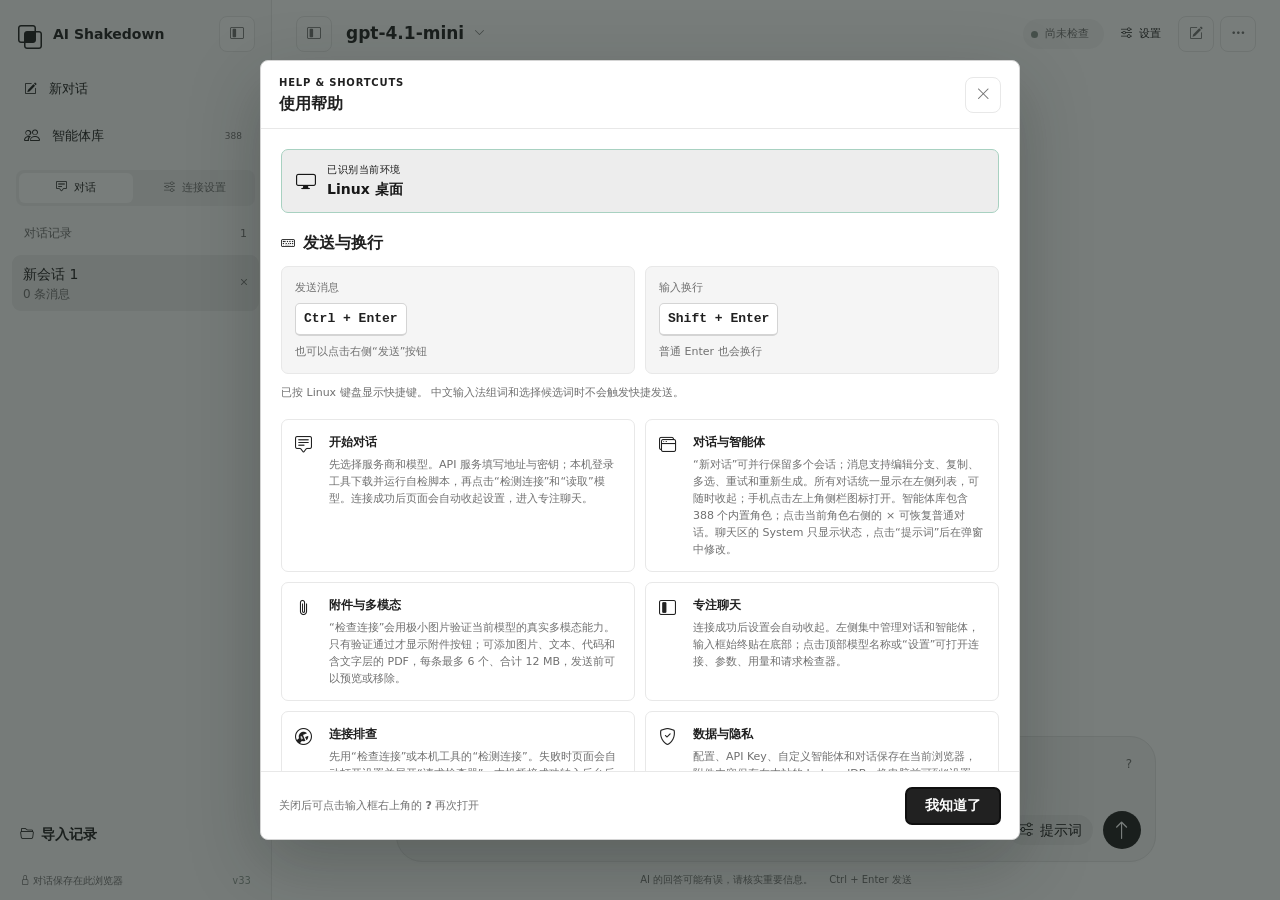
==== commit 2054417d: "Fix update recovery, preserve legacy Android data and refine v33 typography" ====
--- a/index.html
+++ b/index.html
@@ -11,11 +11,11 @@
     <meta name="apple-mobile-web-app-title" content="AI Shakedown">
     <meta name="description" content="多协议 AI 模型连接、本机登录工具与智能体对话工作台">
     <title>AI Shakedown Console</title>
-    <link rel="manifest" href="assets/manifest.webmanifest?v=33">
-    <link rel="icon" type="image/svg+xml" href="assets/favicon.svg?v=33">
-    <link rel="apple-touch-icon" href="assets/apple-touch-icon.png?v=33">
+    <link rel="manifest" href="assets/manifest.webmanifest?v=33-r2">
+    <link rel="icon" type="image/svg+xml" href="assets/favicon.svg?v=33-r2">
+    <link rel="apple-touch-icon" href="assets/apple-touch-icon.png?v=33-r2">
     <link rel="stylesheet" href="vendor/bootstrap-icons/bootstrap-icons.min.css?v=1.11.3">
-    <link rel="stylesheet" href="style.css?v=33">
+    <link rel="stylesheet" href="style.css?v=33-r2">
 </head>
 <body class="chat-focused conversation-sidebar-enabled sidebar-conversations">
     <main class="workspace">
@@ -311,7 +311,7 @@
                     <div class="details-content utility-settings-content">
                         <p class="field-hint">Android 7+ · v31 Debug 测试包。APK 数据与浏览器/PWA 独立，覆盖安装失败时请先导出备份。</p>
                         <a class="secondary-button compact android-apk-download"
-                            href="assets/AI-Shakedown-Console-v33-debug.apk?v=33"
+                            href="assets/AI-Shakedown-Console-v33-debug.apk?v=33-r2"
                             download="AI-Shakedown-Console-v33-debug.apk"
                             type="application/vnd.android.package-archive">
                             <i class="bi bi-download"></i><span>下载 APK</span>
@@ -887,6 +887,6 @@
     <div class="toast-region" id="toast-region" aria-live="assertive"></div>
     <script src="vendor/marked.min.js?v=15.0.12"></script>
     <script src="vendor/purify.min.js?v=3.2.6"></script>
-    <script type="module" src="script.js?v=33"></script>
+    <script type="module" src="script.js?v=33-r2"></script>
 </body>
 </html>
--- a/style.css
+++ b/style.css
@@ -44,7 +44,7 @@
     overflow: hidden;
     background: var(--canvas);
     color: var(--ink);
-    font-family: Inter, ui-sans-serif, system-ui, -apple-system, BlinkMacSystemFont, "Segoe UI", sans-serif;
+    font-family: system-ui, -apple-system, BlinkMacSystemFont, "Segoe UI", Roboto, "Noto Sans CJK SC", "Microsoft YaHei", sans-serif;
     font-size: 14px;
 }
 
@@ -160,7 +160,7 @@
     align-items: center;
     gap: 7px;
     font-size: 11px;
-    font-weight: 750;
+    font-weight: 700;
 }
 
 .workspace-toggle-button:hover,
@@ -200,7 +200,7 @@
 .context-item span {
     color: var(--muted);
     font-size: 9px;
-    font-weight: 750;
+    font-weight: 700;
     text-transform: uppercase;
 }
 
@@ -321,7 +321,7 @@
     justify-content: center;
     gap: 7px;
     font-size: 11px;
-    font-weight: 750;
+    font-weight: 700;
 }
 
 .workspace-sidebar-switcher button:hover,
@@ -557,7 +557,7 @@
 .settings-inspector summary small {
     color: var(--muted);
     font-size: 9px;
-    font-weight: 650;
+    font-weight: 600;
 }
 
 .settings-inspector summary::after {
@@ -614,7 +614,7 @@
     justify-content: space-between;
     color: #4f5a55;
     font-size: 12px;
-    font-weight: 750;
+    font-weight: 700;
 }
 
 .library-actions {
@@ -632,7 +632,7 @@
     color: var(--accent);
     font: inherit;
     font-size: 11px;
-    font-weight: 750;
+    font-weight: 700;
 }
 
 .field {
@@ -647,7 +647,7 @@
 .toggle-row > span:first-child {
     color: #4f5a55;
     font-size: 12px;
-    font-weight: 650;
+    font-weight: 600;
 }
 
 .field-hint {
@@ -1565,7 +1565,7 @@
 .empty-state strong {
     color: var(--ink);
     font-size: clamp(24px, 3vw, 32px);
-    font-weight: 550;
+    font-weight: 500;
     letter-spacing: -0.035em;
 }
 
@@ -2135,7 +2135,7 @@
     text-overflow: ellipsis;
     white-space: nowrap;
     font-size: 10px;
-    font-weight: 750;
+    font-weight: 700;
 }
 
 .active-agent-clear {
@@ -2193,7 +2193,7 @@
 .system-prompt-modal-label {
     color: #4f5a55;
     font-size: 11px;
-    font-weight: 750;
+    font-weight: 700;
 }
 
 #system-prompt {
@@ -2266,7 +2266,7 @@
     right: 8px;
     z-index: 1;
     font-size: 12px;
-    font-weight: 850;
+    font-weight: 700;
     line-height: 1;
 }
 
@@ -2486,7 +2486,7 @@
     padding: 12px 2px 4px;
     color: var(--accent);
     font-size: 11px;
-    font-weight: 750;
+    font-weight: 700;
     cursor: pointer;
 }
 
@@ -2596,7 +2596,7 @@
     color: var(--ink);
     font-family: "SFMono-Regular", Consolas, "Liberation Mono", monospace;
     font-size: 13px;
-    font-weight: 750;
+    font-weight: 700;
 }
 
 .help-shortcut-card small,
@@ -2748,7 +2748,7 @@
     align-items: center;
     gap: 7px;
     font-size: 11px;
-    font-weight: 750;
+    font-weight: 700;
 }
 
 .agent-library-tabs button.active {
@@ -2851,7 +2851,7 @@
     text-overflow: ellipsis;
     white-space: nowrap;
     font-size: 12px;
-    font-weight: 750;
+    font-weight: 700;
 }
 
 .agent-list-description {
@@ -3691,7 +3691,7 @@
 
 .sidebar-header h1 {
     font-size: 14px;
-    font-weight: 650;
+    font-weight: 600;
 }
 .sidebar-shortcuts {
     padding: 0 12px;
@@ -3784,7 +3784,7 @@
 }
 .conversation-sidebar-item strong {
     font-size: 13px;
-    font-weight: 450;
+    font-weight: 400;
 }
 .conversation-sidebar-item small {
     font-size: 10px;
@@ -4256,3 +4256,20 @@
 .image-viewer-stage img { max-width: 100%; max-height: 100%; object-fit: contain; user-select: none; transform-origin: center; }
 #image-viewer-error { position: absolute; top: 45%; left: 10%; right: 10%; text-align: center; }
 @media(max-width: 480px) { .message-attachment.image-attachment img { width: 80px; height: 80px; } .image-viewer header { flex-wrap: wrap; padding-block: 6px; } }
+
+/* Consistent CJK/Latin sidebar rhythm without synthetic fractional weights. */
+body { line-height: 1.5; }
+.sidebar-header h1 { font-weight: 600; line-height: 20px; }
+.conversation-sidebar-item { min-height: 56px; }
+.conversation-sidebar-item > button:first-child { padding-block: 8px; gap: 2px; }
+.conversation-sidebar-item strong { font-size: 14px; font-weight: 400; line-height: 20px; }
+.conversation-sidebar-item small { font-size: 12px; font-weight: 400; line-height: 16px; }
+.sidebar-new-button, .sidebar-shortcuts .agent-library-button { line-height: 20px; }
+.message-content { overflow-wrap: anywhere; line-height: 1.75; }
+.message-content pre { overflow-wrap: normal; }
+/* The implicit auto grid track otherwise takes the min-content width of all
+   non-wrapping attachment cards and can push the send button off-screen. */
+.chat-panel { grid-template-columns: minmax(0, 1fr); }
+.composer { min-width: 0; }
+.composer-surface { width: 100%; }
+.composer .attachment-preview-list { min-width: 0; }
